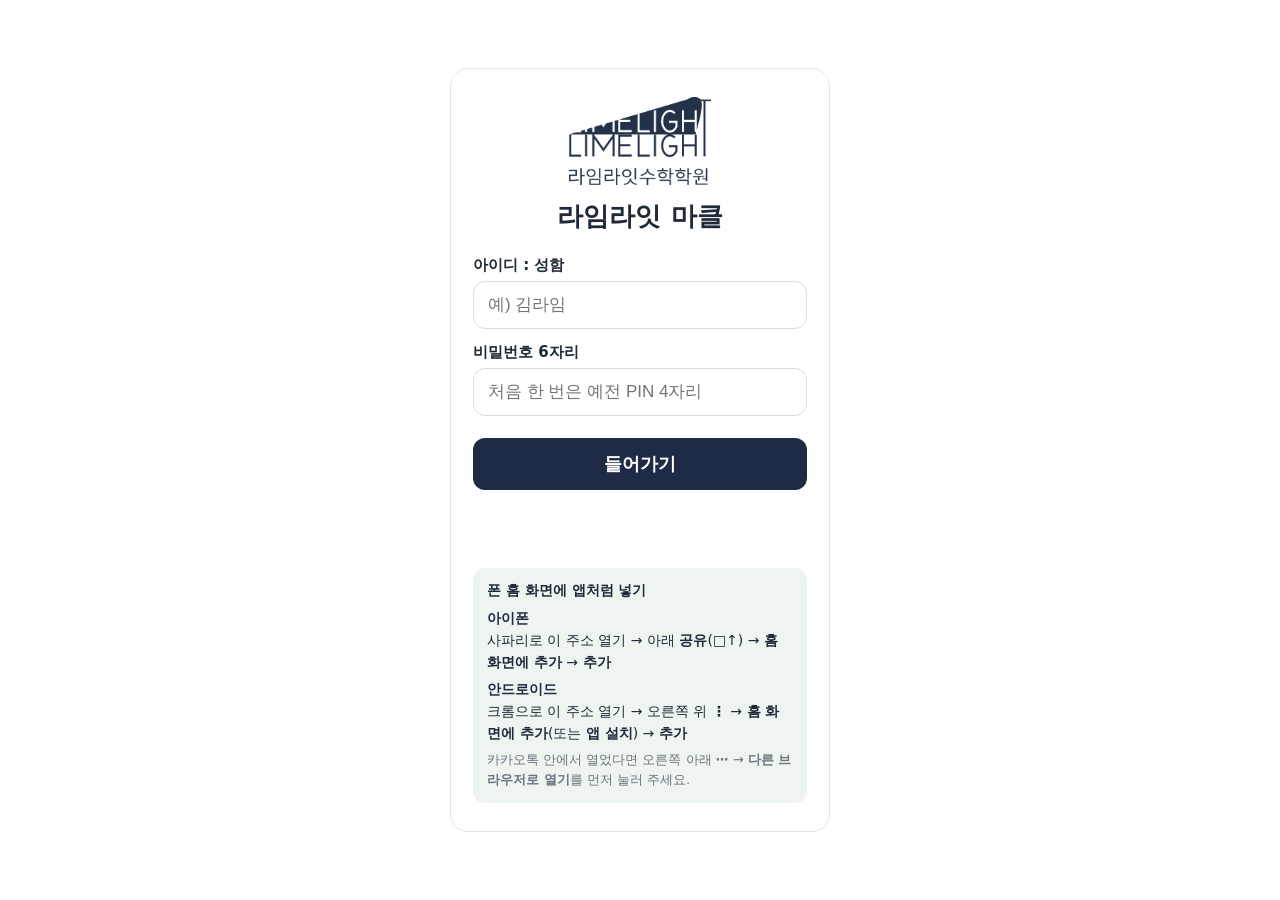
==== clinic/index.html @ 62d58566 "껍데기 갱신: 빠른 서버 표시 삭제·학부모 PWA 머리 고정" ====
<!doctype html> <html lang="ko"> <head> <meta charset="utf-8"> <meta name="viewport" content="width=device-width,initial-scale=1,maximum-scale=1,viewport-fit=cover"> <meta name="robots" content="noindex,nofollow"> <meta name="theme-color" content="#1f2a44"> <title>라임라잇 마클</title> <link rel="manifest" href="manifest.webmanifest"> <link rel="icon" href="../assets/icon-192.png?v=1022"> <link rel="apple-touch-icon" href="../assets/icon-192.png?v=1022"> <style>*{box-sizing:border-box}body,html{margin:0;min-height:100%}body{background:#fff;color:#1e2a38;font-family:Pretendard,-apple-system,"Apple SD Gothic Neo","Malgun Gothic",system-ui,sans-serif;display:flex;align-items:center;justify-content:center;min-height:100vh;padding:24px 16px}.box{width:100%;max-width:380px;background:#fff;border:1px solid #e4e8e5;border-radius:18px;padding:28px 22px}.logo{display:block;height:88px;width:auto;margin:0 auto 14px}h1{margin:0 0 22px;text-align:center;font-size:26px}label{display:block;font-weight:700;margin:14px 0 6px;font-size:15px}input{display:block;width:100%;height:48px;border:1px solid #d8ded9;border-radius:12px;padding:0 14px;font-size:17px;background:#fff;color:inherit}button{width:100%;height:52px;margin-top:22px;border:0;border-radius:12px;background:#1f2a44;color:#fff;font-size:18px;font-weight:800}button:disabled{opacity:.6}.err{margin-top:12px;color:#c62828;font-weight:700;text-align:center;min-height:1em}.wait{text-align:center;color:#6b7480;font-size:16px}#wait{border:0;background:0 0;max-width:none}#wait .logo{height:160px;margin-bottom:22px}.howto{margin-top:22px;background:#eef4f0;border-radius:12px;padding:12px 14px;font-size:14px;line-height:1.55;display:grid;gap:6px}.howto b{font-weight:800}.howto .os{display:block;font-weight:800;color:#1f2a44}.howto .tip{color:#6b7480;font-size:13px}.sub{text-align:center;color:#4b5563;font-size:15px;line-height:1.5;margin:-8px 0 6px}.rule{margin-top:10px;color:#6b7480;font-size:13.5px;line-height:1.5}.ok{margin-top:12px;color:#1f2a44;font-weight:700;text-align:center;min-height:1em}.link{display:block;width:auto;height:auto;margin:14px auto 0;padding:6px 10px;background:0 0;color:#1f2a44;font-size:15px;font-weight:700;text-decoration:underline}[hidden]{display:none!important}</style> </head> <body> <div class="box" id="wait"><img class="logo" src="../assets/logo.png?v=1022" alt="라임라잇"><div class="wait">불러오는 중…</div></div> <form class="box" id="f" hidden> <img class="logo" src="../assets/logo.png?v=1022" alt="라임라잇"> <h1>라임라잇 마클</h1> <label for="n">아이디 : 성함</label><input id="n" autocomplete="username" placeholder="예) 김라임"> <label for="p" id="pl">비밀번호 6자리</label><input id="p" type="password" inputmode="numeric" maxlength="6" autocomplete="current-password" placeholder="처음 한 번은 예전 PIN 4자리"> <button id="b" type="submit">들어가기</button> <div class="err" id="e"></div> <button class="link" id="q" type="button" hidden>비밀번호를 잊었어요 · 비밀번호 받기</button> <div class="ok" id="qm"></div> <div class="howto"> <b>폰 홈 화면에 앱처럼 넣기</b> <div><span class="os">아이폰</span>사파리로 이 주소 열기 → 아래 <b>공유</b>(□↑) → <b>홈 화면에 추가</b> → <b>추가</b></div> <div><span class="os">안드로이드</span>크롬으로 이 주소 열기 → 오른쪽 위 <b>⋮</b> → <b>홈 화면에 추가</b>(또는 <b>앱 설치</b>) → <b>추가</b></div> <div class="tip">카카오톡 안에서 열었다면 오른쪽 아래 <b>⋯</b> → <b>다른 브라우저로 열기</b>를 먼저 눌러 주세요.</div> </div> </form> <form class="box" id="c" hidden> <img class="logo" src="../assets/logo.png?v=1022" alt="라임라잇"> <h1>새 비밀번호 정하기</h1> <div class="sub"><b id="cn"></b> 선생님, 앞으로 쓸 비밀번호를 정해 주세요</div> <label for="c1">새 비밀번호 (숫자 6자리)</label><input id="c1" type="password" inputmode="numeric" maxlength="6" autocomplete="new-password"> <label for="c2">한 번 더</label><input id="c2" type="password" inputmode="numeric" maxlength="6" autocomplete="new-password"> <div class="rule">· 같은 숫자 반복(111111), 이어지는 숫자(123456·654321), 휴대폰 뒷자리가 들어간 번호는 쓸 수 없어요<br>· 다른 선생님과 겹치지 않게, 나만 아는 번호로</div> <button id="cb" type="submit">정하고 들어가기</button> <div class="err" id="ce"></div> </form> <script>(()=>{const t="https://script.google.com/macros/s/AKfycbxW5BKDfh3tuWTYDIaZILVPCZwRA4Vbsk0i09XN6-eEpJgauQjHp_hn5AP7x_xM2_Ra/exec",e="https://script.google.com/macros/s/AKfycbxABpF7B_6u3s9nYMYRYyld-pVcAnuJDAaamkFjrSK9kZf4rTAIVvuNOfaEUBw9AOfR/exec",n="https://limelight-fast-hrsvpdbbmq-du.a.run.app",o=!/^\{\{/.test(e)&&(/[?&]api=test\b/.test(location.search)||"#test"===location.hash),a=!o&&!/^\{\{/.test(n)&&(/[?&]api=fast\b/.test(location.search)||"#fast"===location.hash||!/[?&]api=gas\b/.test(location.search)&&"#gas"!==location.hash),i=o?e:a?n:t,r="clinic",s="mk_token",c="ll_code_"+r+(o?"_test":a?"_fast":""),l=localStorage,d=t=>document.getElementById(t),m=t=>{try{return l.getItem(t)}catch(t){return null}},p=(t,e)=>{try{l.setItem(t,e)}catch(t){}},h=t=>{try{l.removeItem(t)}catch(t){}};p("ll_code_key_"+r,c),o||a?p("ll_api_test",i):h("ll_api_test");{const o=m("api");o&&(o===t||e&&o===e||n&&o===n)&&p("api",i)}const f=async t=>{const e=async()=>(await fetch(i,{method:"POST",redirect:"follow",headers:{"Content-Type":"text/plain;charset=utf-8"},body:JSON.stringify(t)})).json();let n=await e();if(n&&"auth"===n.error&&t.t){await new Promise(t=>setTimeout(t,2500));try{n=await e()}catch(t){}}return n},w=t=>{const e=o?String(t).replace(/<body[^>]*>/i,t=>t+'<div style="position:fixed;left:0;bottom:0;z-index:2147483647;background:#c0392b;color:#fff;font:600 12px sans-serif;padding:3px 9px;border-top-right-radius:6px;pointer-events:none">시험용 서버</div>'):t,n=()=>{document.open(),document.write(e),document.close()};"loading"===document.readyState?document.addEventListener("DOMContentLoaded",()=>setTimeout(n,0)):n()},u={login:"성함 또는 비밀번호가 맞지 않습니다",locked:"여러 번 틀려서 15분 동안 잠겼습니다",role:"조교 선생님 전용 앱입니다. 선생님은 선생님 앱으로 들어가 주세요",pw6:"숫자 6자리로 적어 주세요",pwsame:"같은 숫자만 반복할 수 없습니다",pwseq:"이어지는 숫자(123456 등)는 쓸 수 없습니다",pwphone:"휴대폰 번호 뒷자리가 들어가면 안 됩니다",pwold:"지금 비밀번호와 다르게 정해 주세요",expired:"시간이 지났습니다. 처음부터 다시 로그인해 주세요",limit:"오늘은 3번까지 받을 수 있습니다. 원장님께 알려 주세요",nophone:"등록된 휴대폰 번호가 없습니다. 원장님께 알려 주세요",send:"보내지 못했습니다. 잠시 뒤 다시 해 주세요",nohook:"아직 준비 중입니다. 원장님께 알려 주세요"},x=t=>{d("wait").hidden=!0,d("c").hidden=!0,d("f").hidden=!1,d("e").textContent=t||"",f({a:"pwinfo"}).then(t=>{d("q").hidden=!(t&&t.hookReady),t&&!1===t.oldPin&&(d("pl").textContent="비밀번호(6자리)",d("p").placeholder="",d("q").textContent="처음이면 · 비밀번호 받기")}).catch(()=>{})},g=async t=>{const e=await f({a:"code",app:r,t:t});if(!e.ok)throw new Error(e.error||"fail");return p(c,e.html),p(c+"_v",e.ver),h(c+"_stale"),e.html},b=async t=>{p(s,t.token),t.html&&(p(c,t.html),p(c+"_v",t.ver),h(c+"_stale")),t.clinic&&t.clinic.ok&&(p("mk_data",JSON.stringify(t.clinic)),p("mk_data_at",String(Date.now()))),t.boot&&t.boot.ok&&p("boot",JSON.stringify(t.boot)),w(t.html||await g(t.token))};let y=null;if(d("f").onsubmit=async t=>{t.preventDefault();const e=d("n").value.trim(),n=d("p").value.trim();if(e&&n){d("b").disabled=!0,d("b").textContent="들어가는 중…",d("e").textContent="",d("qm").textContent="";try{const t=await f({a:"login",name:e,pin:n,app:r,with:r,withCode:1,pw2:1});if(!t.ok&&"change"===t.error)return d("p").value="",void(t=>{y={name:t.name,ctok:t.ctok},d("f").hidden=!0,d("c").hidden=!1,d("cn").textContent=t.name,d("c1").value="",d("c2").value="",d("ce").textContent="",d("c1").focus()})(t);if(!t.ok)throw new Error(t.error||"fail");await b(t)}catch(t){d("e").textContent=u[t.message]||"연결하지 못했습니다. 잠시 뒤 다시 해 주세요"}finally{d("b").disabled=!1,d("b").textContent="들어가기"}}else d("e").textContent="성함과 비밀번호를 적어 주세요"},d("c").onsubmit=async t=>{t.preventDefault();const e=d("c1").value.trim(),n=d("c2").value.trim();if(/^\d{6}$/.test(e))if(e===n){d("cb").disabled=!0,d("cb").textContent="저장하는 중…",d("ce").textContent="";try{const t=await f({a:"setpw",name:y.name,ctok:y.ctok,pw:e,app:r,with:r,withCode:1,pw2:1});if(!t.ok)throw new Error(t.error||"fail");await b(t)}catch(t){"expired"===t.message||"role"===t.message?x(u[t.message]):d("ce").textContent=u[t.message]||"연결하지 못했습니다. 잠시 뒤 다시 해 주세요"}finally{d("cb").disabled=!1,d("cb").textContent="정하고 들어가기"}}else d("ce").textContent="두 번 적은 비밀번호가 다릅니다";else d("ce").textContent=u.pw6},d("q").onclick=async()=>{const t=d("n").value.trim();if(t){if(confirm(t+" 선생님 휴대폰으로 임시 비밀번호(30분)를 알림톡으로 보낼까요?")){d("q").disabled=!0,d("e").textContent="",d("qm").textContent="보내는 중…";try{const e=await f({a:"pwreq",name:t});if(!e.ok)throw new Error(e.error||"fail");d("qm").textContent="등록된 휴대폰으로 보냈습니다. 받은 6자리로 들어오면 새 비밀번호를 정합니다"}catch(t){d("qm").textContent="",d("e").textContent=u[t.message]||"연결하지 못했습니다. 잠시 뒤 다시 해 주세요"}d("q").disabled=!1}}else d("e").textContent="성함을 먼저 적어 주세요"},(async()=>{const t=m(s),e=m(c);if(t&&e&&!m(c+"_stale"))return w(e);if(!t)return x();try{w(await g(t))}catch(t){"auth"===t.message||"role"===t.message?(h(s),h(c),h(c+"_v"),h(c+"_stale"),x("role"===t.message?u.role:"다시 로그인해 주세요")):e?w(e):x("연결하지 못했습니다. 잠시 뒤 다시 해 주세요")}})(),"serviceWorker"in navigator)try{navigator.serviceWorker.register("sw.js")}catch(t){}})()</script> </body> </html>
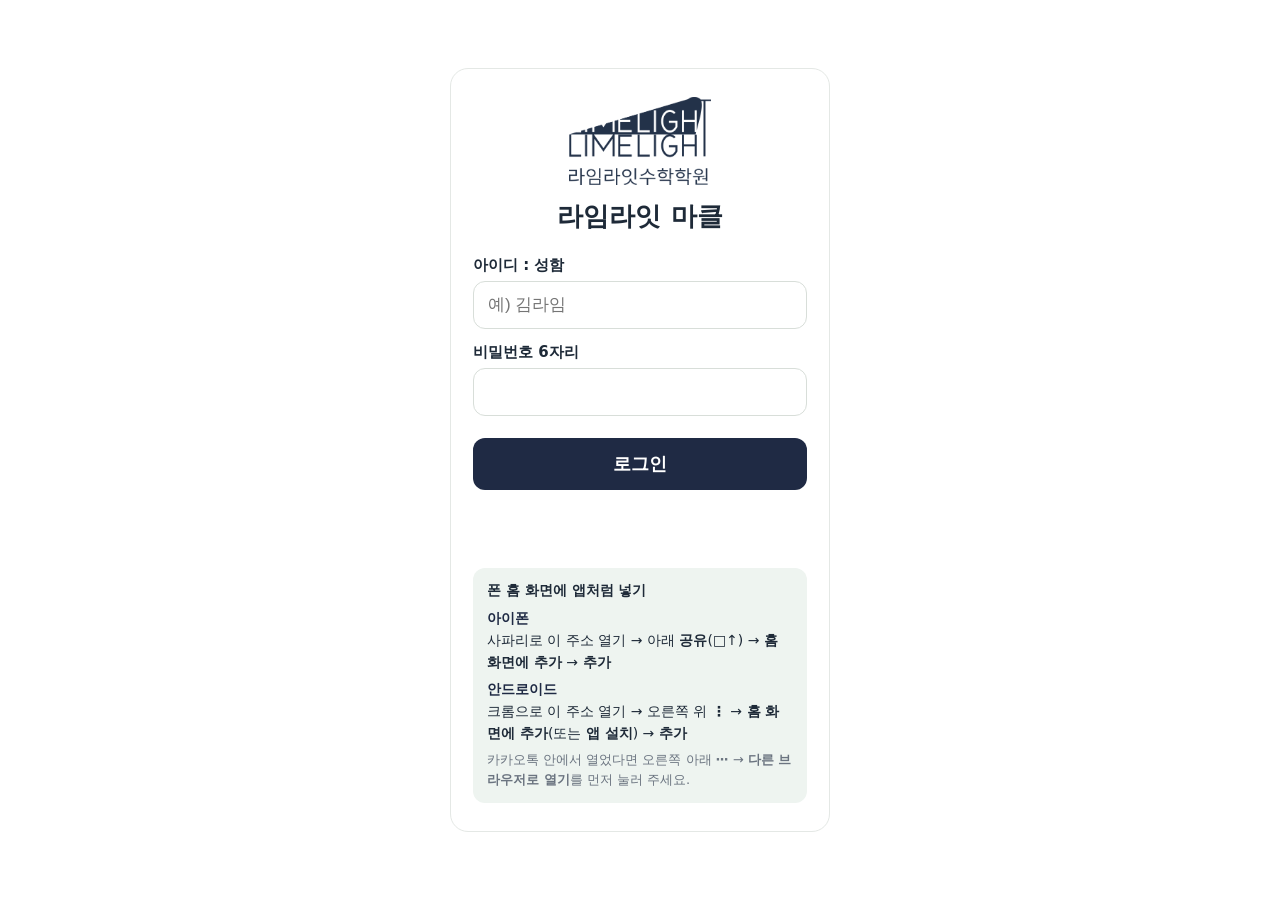
==== commit f6ad7c58: "껍데기: 선생님 앱 '직원용'·'로그인'·'초기 비밀번호 생성'" ====
--- a/clinic/index.html
+++ b/clinic/index.html
@@ -1 +1 @@
-<!doctype html> <html lang="ko"> <head> <meta charset="utf-8"> <meta name="viewport" content="width=device-width,initial-scale=1,maximum-scale=1,viewport-fit=cover"> <meta name="robots" content="noindex,nofollow"> <meta name="theme-color" content="#1f2a44"> <title>라임라잇 마클</title> <link rel="manifest" href="manifest.webmanifest"> <link rel="icon" href="../assets/icon-192.png?v=1022"> <link rel="apple-touch-icon" href="../assets/icon-192.png?v=1022"> <style>*{box-sizing:border-box}body,html{margin:0;min-height:100%}body{background:#fff;color:#1e2a38;font-family:Pretendard,-apple-system,"Apple SD Gothic Neo","Malgun Gothic",system-ui,sans-serif;display:flex;align-items:center;justify-content:center;min-height:100vh;padding:24px 16px}.box{width:100%;max-width:380px;background:#fff;border:1px solid #e4e8e5;border-radius:18px;padding:28px 22px}.logo{display:block;height:88px;width:auto;margin:0 auto 14px}h1{margin:0 0 22px;text-align:center;font-size:26px}label{display:block;font-weight:700;margin:14px 0 6px;font-size:15px}input{display:block;width:100%;height:48px;border:1px solid #d8ded9;border-radius:12px;padding:0 14px;font-size:17px;background:#fff;color:inherit}button{width:100%;height:52px;margin-top:22px;border:0;border-radius:12px;background:#1f2a44;color:#fff;font-size:18px;font-weight:800}button:disabled{opacity:.6}.err{margin-top:12px;color:#c62828;font-weight:700;text-align:center;min-height:1em}.wait{text-align:center;color:#6b7480;font-size:16px}#wait{border:0;background:0 0;max-width:none}#wait .logo{height:160px;margin-bottom:22px}.howto{margin-top:22px;background:#eef4f0;border-radius:12px;padding:12px 14px;font-size:14px;line-height:1.55;display:grid;gap:6px}.howto b{font-weight:800}.howto .os{display:block;font-weight:800;color:#1f2a44}.howto .tip{color:#6b7480;font-size:13px}.sub{text-align:center;color:#4b5563;font-size:15px;line-height:1.5;margin:-8px 0 6px}.rule{margin-top:10px;color:#6b7480;font-size:13.5px;line-height:1.5}.ok{margin-top:12px;color:#1f2a44;font-weight:700;text-align:center;min-height:1em}.link{display:block;width:auto;height:auto;margin:14px auto 0;padding:6px 10px;background:0 0;color:#1f2a44;font-size:15px;font-weight:700;text-decoration:underline}[hidden]{display:none!important}</style> </head> <body> <div class="box" id="wait"><img class="logo" src="../assets/logo.png?v=1022" alt="라임라잇"><div class="wait">불러오는 중…</div></div> <form class="box" id="f" hidden> <img class="logo" src="../assets/logo.png?v=1022" alt="라임라잇"> <h1>라임라잇 마클</h1> <label for="n">아이디 : 성함</label><input id="n" autocomplete="username" placeholder="예) 김라임"> <label for="p" id="pl">비밀번호 6자리</label><input id="p" type="password" inputmode="numeric" maxlength="6" autocomplete="current-password" placeholder="처음 한 번은 예전 PIN 4자리"> <button id="b" type="submit">들어가기</button> <div class="err" id="e"></div> <button class="link" id="q" type="button" hidden>비밀번호를 잊었어요 · 비밀번호 받기</button> <div class="ok" id="qm"></div> <div class="howto"> <b>폰 홈 화면에 앱처럼 넣기</b> <div><span class="os">아이폰</span>사파리로 이 주소 열기 → 아래 <b>공유</b>(□↑) → <b>홈 화면에 추가</b> → <b>추가</b></div> <div><span class="os">안드로이드</span>크롬으로 이 주소 열기 → 오른쪽 위 <b>⋮</b> → <b>홈 화면에 추가</b>(또는 <b>앱 설치</b>) → <b>추가</b></div> <div class="tip">카카오톡 안에서 열었다면 오른쪽 아래 <b>⋯</b> → <b>다른 브라우저로 열기</b>를 먼저 눌러 주세요.</div> </div> </form> <form class="box" id="c" hidden> <img class="logo" src="../assets/logo.png?v=1022" alt="라임라잇"> <h1>새 비밀번호 정하기</h1> <div class="sub"><b id="cn"></b> 선생님, 앞으로 쓸 비밀번호를 정해 주세요</div> <label for="c1">새 비밀번호 (숫자 6자리)</label><input id="c1" type="password" inputmode="numeric" maxlength="6" autocomplete="new-password"> <label for="c2">한 번 더</label><input id="c2" type="password" inputmode="numeric" maxlength="6" autocomplete="new-password"> <div class="rule">· 같은 숫자 반복(111111), 이어지는 숫자(123456·654321), 휴대폰 뒷자리가 들어간 번호는 쓸 수 없어요<br>· 다른 선생님과 겹치지 않게, 나만 아는 번호로</div> <button id="cb" type="submit">정하고 들어가기</button> <div class="err" id="ce"></div> </form> <script>(()=>{const t="https://script.google.com/macros/s/AKfycbxW5BKDfh3tuWTYDIaZILVPCZwRA4Vbsk0i09XN6-eEpJgauQjHp_hn5AP7x_xM2_Ra/exec",e="https://script.google.com/macros/s/AKfycbxABpF7B_6u3s9nYMYRYyld-pVcAnuJDAaamkFjrSK9kZf4rTAIVvuNOfaEUBw9AOfR/exec",n="https://limelight-fast-hrsvpdbbmq-du.a.run.app",o=!/^\{\{/.test(e)&&(/[?&]api=test\b/.test(location.search)||"#test"===location.hash),a=!o&&!/^\{\{/.test(n)&&(/[?&]api=fast\b/.test(location.search)||"#fast"===location.hash||!/[?&]api=gas\b/.test(location.search)&&"#gas"!==location.hash),i=o?e:a?n:t,r="clinic",s="mk_token",c="ll_code_"+r+(o?"_test":a?"_fast":""),l=localStorage,d=t=>document.getElementById(t),m=t=>{try{return l.getItem(t)}catch(t){return null}},p=(t,e)=>{try{l.setItem(t,e)}catch(t){}},h=t=>{try{l.removeItem(t)}catch(t){}};p("ll_code_key_"+r,c),o||a?p("ll_api_test",i):h("ll_api_test");{const o=m("api");o&&(o===t||e&&o===e||n&&o===n)&&p("api",i)}const f=async t=>{const e=async()=>(await fetch(i,{method:"POST",redirect:"follow",headers:{"Content-Type":"text/plain;charset=utf-8"},body:JSON.stringify(t)})).json();let n=await e();if(n&&"auth"===n.error&&t.t){await new Promise(t=>setTimeout(t,2500));try{n=await e()}catch(t){}}return n},w=t=>{const e=o?String(t).replace(/<body[^>]*>/i,t=>t+'<div style="position:fixed;left:0;bottom:0;z-index:2147483647;background:#c0392b;color:#fff;font:600 12px sans-serif;padding:3px 9px;border-top-right-radius:6px;pointer-events:none">시험용 서버</div>'):t,n=()=>{document.open(),document.write(e),document.close()};"loading"===document.readyState?document.addEventListener("DOMContentLoaded",()=>setTimeout(n,0)):n()},u={login:"성함 또는 비밀번호가 맞지 않습니다",locked:"여러 번 틀려서 15분 동안 잠겼습니다",role:"조교 선생님 전용 앱입니다. 선생님은 선생님 앱으로 들어가 주세요",pw6:"숫자 6자리로 적어 주세요",pwsame:"같은 숫자만 반복할 수 없습니다",pwseq:"이어지는 숫자(123456 등)는 쓸 수 없습니다",pwphone:"휴대폰 번호 뒷자리가 들어가면 안 됩니다",pwold:"지금 비밀번호와 다르게 정해 주세요",expired:"시간이 지났습니다. 처음부터 다시 로그인해 주세요",limit:"오늘은 3번까지 받을 수 있습니다. 원장님께 알려 주세요",nophone:"등록된 휴대폰 번호가 없습니다. 원장님께 알려 주세요",send:"보내지 못했습니다. 잠시 뒤 다시 해 주세요",nohook:"아직 준비 중입니다. 원장님께 알려 주세요"},x=t=>{d("wait").hidden=!0,d("c").hidden=!0,d("f").hidden=!1,d("e").textContent=t||"",f({a:"pwinfo"}).then(t=>{d("q").hidden=!(t&&t.hookReady),t&&!1===t.oldPin&&(d("pl").textContent="비밀번호(6자리)",d("p").placeholder="",d("q").textContent="처음이면 · 비밀번호 받기")}).catch(()=>{})},g=async t=>{const e=await f({a:"code",app:r,t:t});if(!e.ok)throw new Error(e.error||"fail");return p(c,e.html),p(c+"_v",e.ver),h(c+"_stale"),e.html},b=async t=>{p(s,t.token),t.html&&(p(c,t.html),p(c+"_v",t.ver),h(c+"_stale")),t.clinic&&t.clinic.ok&&(p("mk_data",JSON.stringify(t.clinic)),p("mk_data_at",String(Date.now()))),t.boot&&t.boot.ok&&p("boot",JSON.stringify(t.boot)),w(t.html||await g(t.token))};let y=null;if(d("f").onsubmit=async t=>{t.preventDefault();const e=d("n").value.trim(),n=d("p").value.trim();if(e&&n){d("b").disabled=!0,d("b").textContent="들어가는 중…",d("e").textContent="",d("qm").textContent="";try{const t=await f({a:"login",name:e,pin:n,app:r,with:r,withCode:1,pw2:1});if(!t.ok&&"change"===t.error)return d("p").value="",void(t=>{y={name:t.name,ctok:t.ctok},d("f").hidden=!0,d("c").hidden=!1,d("cn").textContent=t.name,d("c1").value="",d("c2").value="",d("ce").textContent="",d("c1").focus()})(t);if(!t.ok)throw new Error(t.error||"fail");await b(t)}catch(t){d("e").textContent=u[t.message]||"연결하지 못했습니다. 잠시 뒤 다시 해 주세요"}finally{d("b").disabled=!1,d("b").textContent="들어가기"}}else d("e").textContent="성함과 비밀번호를 적어 주세요"},d("c").onsubmit=async t=>{t.preventDefault();const e=d("c1").value.trim(),n=d("c2").value.trim();if(/^\d{6}$/.test(e))if(e===n){d("cb").disabled=!0,d("cb").textContent="저장하는 중…",d("ce").textContent="";try{const t=await f({a:"setpw",name:y.name,ctok:y.ctok,pw:e,app:r,with:r,withCode:1,pw2:1});if(!t.ok)throw new Error(t.error||"fail");await b(t)}catch(t){"expired"===t.message||"role"===t.message?x(u[t.message]):d("ce").textContent=u[t.message]||"연결하지 못했습니다. 잠시 뒤 다시 해 주세요"}finally{d("cb").disabled=!1,d("cb").textContent="정하고 들어가기"}}else d("ce").textContent="두 번 적은 비밀번호가 다릅니다";else d("ce").textContent=u.pw6},d("q").onclick=async()=>{const t=d("n").value.trim();if(t){if(confirm(t+" 선생님 휴대폰으로 임시 비밀번호(30분)를 알림톡으로 보낼까요?")){d("q").disabled=!0,d("e").textContent="",d("qm").textContent="보내는 중…";try{const e=await f({a:"pwreq",name:t});if(!e.ok)throw new Error(e.error||"fail");d("qm").textContent="등록된 휴대폰으로 보냈습니다. 받은 6자리로 들어오면 새 비밀번호를 정합니다"}catch(t){d("qm").textContent="",d("e").textContent=u[t.message]||"연결하지 못했습니다. 잠시 뒤 다시 해 주세요"}d("q").disabled=!1}}else d("e").textContent="성함을 먼저 적어 주세요"},(async()=>{const t=m(s),e=m(c);if(t&&e&&!m(c+"_stale"))return w(e);if(!t)return x();try{w(await g(t))}catch(t){"auth"===t.message||"role"===t.message?(h(s),h(c),h(c+"_v"),h(c+"_stale"),x("role"===t.message?u.role:"다시 로그인해 주세요")):e?w(e):x("연결하지 못했습니다. 잠시 뒤 다시 해 주세요")}})(),"serviceWorker"in navigator)try{navigator.serviceWorker.register("sw.js")}catch(t){}})()</script> </body> </html> +<!doctype html> <html lang="ko"> <head> <meta charset="utf-8"> <meta name="viewport" content="width=device-width,initial-scale=1,maximum-scale=1,viewport-fit=cover"> <meta name="robots" content="noindex,nofollow"> <meta name="theme-color" content="#1f2a44"> <title>라임라잇 마클</title> <link rel="manifest" href="manifest.webmanifest"> <link rel="icon" href="../assets/icon-clinic-192.png?v=1031"> <link rel="apple-touch-icon" href="../assets/icon-clinic-180.png?v=1031"> <style>*{box-sizing:border-box}body,html{margin:0;min-height:100%}body{background:#fff;color:#1e2a38;font-family:Pretendard,-apple-system,"Apple SD Gothic Neo","Malgun Gothic",system-ui,sans-serif;display:flex;align-items:center;justify-content:center;min-height:100vh;padding:24px 16px}.box{width:100%;max-width:380px;background:#fff;border:1px solid #e4e8e5;border-radius:18px;padding:28px 22px}.logo{display:block;height:88px;width:auto;margin:0 auto 14px}h1{margin:0 0 22px;text-align:center;font-size:26px}label{display:block;font-weight:700;margin:14px 0 6px;font-size:15px}input{display:block;width:100%;height:48px;border:1px solid #d8ded9;border-radius:12px;padding:0 14px;font-size:17px;background:#fff;color:inherit}button{width:100%;height:52px;margin-top:22px;border:0;border-radius:12px;background:#1f2a44;color:#fff;font-size:18px;font-weight:800}button:disabled{opacity:.6}.err{margin-top:12px;color:#c62828;font-weight:700;text-align:center;min-height:1em}.wait{text-align:center;color:#6b7480;font-size:16px}#wait{border:0;background:0 0;max-width:none}#wait .logo{height:160px;margin-bottom:22px}.howto{margin-top:22px;background:#eef4f0;border-radius:12px;padding:12px 14px;font-size:14px;line-height:1.55;display:grid;gap:6px}.howto b{font-weight:800}.howto .os{display:block;font-weight:800;color:#1f2a44}.howto .tip{color:#6b7480;font-size:13px}.sub{text-align:center;color:#4b5563;font-size:15px;line-height:1.5;margin:-8px 0 6px}.rule{margin-top:10px;color:#6b7480;font-size:13.5px;line-height:1.5}.ok{margin-top:12px;color:#1f2a44;font-weight:700;text-align:center;min-height:1em}.link{display:block;width:auto;height:auto;margin:14px auto 0;padding:6px 10px;background:0 0;color:#1f2a44;font-size:15px;font-weight:700;text-decoration:underline}[hidden]{display:none!important}</style> </head> <body> <div class="box" id="wait"><img class="logo" src="../assets/logo.png?v=1022" alt="라임라잇"><div class="wait">불러오는 중…</div></div> <form class="box" id="f" hidden> <img class="logo" src="../assets/logo.png?v=1022" alt="라임라잇"> <h1>라임라잇 마클</h1> <label for="n">아이디 : 성함</label><input id="n" autocomplete="username" placeholder="예) 김라임"> <label for="p" id="pl">비밀번호 6자리</label><input id="p" type="password" inputmode="numeric" maxlength="6" autocomplete="current-password"> <button id="b" type="submit">로그인</button> <div class="err" id="e"></div> <button class="link" id="q" type="button" hidden>초기 비밀번호 생성</button> <div class="ok" id="qm"></div> <div class="howto"> <b>폰 홈 화면에 앱처럼 넣기</b> <div><span class="os">아이폰</span>사파리로 이 주소 열기 → 아래 <b>공유</b>(□↑) → <b>홈 화면에 추가</b> → <b>추가</b></div> <div><span class="os">안드로이드</span>크롬으로 이 주소 열기 → 오른쪽 위 <b>⋮</b> → <b>홈 화면에 추가</b>(또는 <b>앱 설치</b>) → <b>추가</b></div> <div class="tip">카카오톡 안에서 열었다면 오른쪽 아래 <b>⋯</b> → <b>다른 브라우저로 열기</b>를 먼저 눌러 주세요.</div> </div> </form> <form class="box" id="c" hidden> <img class="logo" src="../assets/logo.png?v=1022" alt="라임라잇"> <h1>새 비밀번호 정하기</h1> <div class="sub"><b id="cn"></b> 선생님, 앞으로 쓸 비밀번호를 정해 주세요</div> <label for="c1">새 비밀번호 (숫자 6자리)</label><input id="c1" type="password" inputmode="numeric" maxlength="6" autocomplete="new-password"> <label for="c2">한 번 더</label><input id="c2" type="password" inputmode="numeric" maxlength="6" autocomplete="new-password"> <div class="rule">· 같은 숫자 반복(111111), 이어지는 숫자(123456·654321), 휴대폰 뒷자리가 들어간 번호는 쓸 수 없어요<br>· 다른 선생님과 겹치지 않게, 나만 아는 번호로</div> <button id="cb" type="submit">정하고 로그인</button> <div class="err" id="ce"></div> </form> <script>(()=>{const t="https://script.google.com/macros/s/AKfycbxW5BKDfh3tuWTYDIaZILVPCZwRA4Vbsk0i09XN6-eEpJgauQjHp_hn5AP7x_xM2_Ra/exec",e="https://script.google.com/macros/s/AKfycbxABpF7B_6u3s9nYMYRYyld-pVcAnuJDAaamkFjrSK9kZf4rTAIVvuNOfaEUBw9AOfR/exec",n="https://limelight-fast-hrsvpdbbmq-du.a.run.app",o=!/^\{\{/.test(e)&&(/[?&]api=test\b/.test(location.search)||"#test"===location.hash),a=!o&&!/^\{\{/.test(n)&&(/[?&]api=fast\b/.test(location.search)||"#fast"===location.hash||!/[?&]api=gas\b/.test(location.search)&&"#gas"!==location.hash),i=o?e:a?n:t,r="clinic",s="mk_token",c="ll_code_"+r+(o?"_test":a?"_fast":""),l=localStorage,d=t=>document.getElementById(t),m=t=>{try{return l.getItem(t)}catch(t){return null}},p=(t,e)=>{try{l.setItem(t,e)}catch(t){}},h=t=>{try{l.removeItem(t)}catch(t){}};p("ll_code_key_"+r,c),o||a?p("ll_api_test",i):h("ll_api_test");{const o=m("api");o&&(o===t||e&&o===e||n&&o===n)&&p("api",i)}const f=async t=>{const e=async()=>(await fetch(i,{method:"POST",redirect:"follow",headers:{"Content-Type":"text/plain;charset=utf-8"},body:JSON.stringify(t)})).json();let n=await e();if(n&&"auth"===n.error&&t.t){await new Promise(t=>setTimeout(t,2500));try{n=await e()}catch(t){}}return n},w=t=>{const e=o?String(t).replace(/<body[^>]*>/i,t=>t+'<div style="position:fixed;left:0;bottom:0;z-index:2147483647;background:#c0392b;color:#fff;font:600 12px sans-serif;padding:3px 9px;border-top-right-radius:6px;pointer-events:none">시험용 서버</div>'):t,n=()=>{document.open(),document.write(e),document.close()};"loading"===document.readyState?document.addEventListener("DOMContentLoaded",()=>setTimeout(n,0)):n()},u={login:"성함 또는 비밀번호가 맞지 않습니다",locked:"여러 번 틀려서 15분 동안 잠겼습니다",role:"조교 선생님 전용 앱입니다. 선생님은 선생님 앱으로 들어가 주세요",pw6:"숫자 6자리로 적어 주세요",pwsame:"같은 숫자만 반복할 수 없습니다",pwseq:"이어지는 숫자(123456 등)는 쓸 수 없습니다",pwphone:"휴대폰 번호 뒷자리가 들어가면 안 됩니다",pwold:"지금 비밀번호와 다르게 정해 주세요",expired:"시간이 지났습니다. 처음부터 다시 로그인해 주세요",limit:"오늘은 3번까지 받을 수 있습니다. 원장님께 알려 주세요",nophone:"등록된 휴대폰 번호가 없습니다. 원장님께 알려 주세요",send:"보내지 못했습니다. 잠시 뒤 다시 해 주세요",nohook:"아직 준비 중입니다. 원장님께 알려 주세요"},x=t=>{d("wait").hidden=!0,d("c").hidden=!0,d("f").hidden=!1,d("e").textContent=t||"",f({a:"pwinfo"}).then(t=>{d("q").hidden=!(t&&t.hookReady),t&&!1===t.oldPin&&(d("pl").textContent="비밀번호(6자리)",d("p").placeholder="",d("q").textContent="초기 비밀번호 생성")}).catch(()=>{})},g=async t=>{const e=await f({a:"code",app:r,t:t});if(!e.ok)throw new Error(e.error||"fail");return p(c,e.html),p(c+"_v",e.ver),h(c+"_stale"),e.html},b=async t=>{p(s,t.token),t.html&&(p(c,t.html),p(c+"_v",t.ver),h(c+"_stale")),t.clinic&&t.clinic.ok&&(p("mk_data",JSON.stringify(t.clinic)),p("mk_data_at",String(Date.now()))),t.boot&&t.boot.ok&&p("boot",JSON.stringify(t.boot)),w(t.html||await g(t.token))};let y=null;if(d("f").onsubmit=async t=>{t.preventDefault();const e=d("n").value.trim(),n=d("p").value.trim();if(e&&n){d("b").disabled=!0,d("b").textContent="들어가는 중…",d("e").textContent="",d("qm").textContent="";try{const t=await f({a:"login",name:e,pin:n,app:r,with:r,withCode:1,pw2:1});if(!t.ok&&"change"===t.error)return d("p").value="",void(t=>{y={name:t.name,ctok:t.ctok},d("f").hidden=!0,d("c").hidden=!1,d("cn").textContent=t.name,d("c1").value="",d("c2").value="",d("ce").textContent="",d("c1").focus()})(t);if(!t.ok)throw new Error(t.error||"fail");await b(t)}catch(t){d("e").textContent=u[t.message]||"연결하지 못했습니다. 잠시 뒤 다시 해 주세요"}finally{d("b").disabled=!1,d("b").textContent="로그인"}}else d("e").textContent="성함과 비밀번호를 적어 주세요"},d("c").onsubmit=async t=>{t.preventDefault();const e=d("c1").value.trim(),n=d("c2").value.trim();if(/^\d{6}$/.test(e))if(e===n){d("cb").disabled=!0,d("cb").textContent="저장하는 중…",d("ce").textContent="";try{const t=await f({a:"setpw",name:y.name,ctok:y.ctok,pw:e,app:r,with:r,withCode:1,pw2:1});if(!t.ok)throw new Error(t.error||"fail");await b(t)}catch(t){"expired"===t.message||"role"===t.message?x(u[t.message]):d("ce").textContent=u[t.message]||"연결하지 못했습니다. 잠시 뒤 다시 해 주세요"}finally{d("cb").disabled=!1,d("cb").textContent="정하고 로그인"}}else d("ce").textContent="두 번 적은 비밀번호가 다릅니다";else d("ce").textContent=u.pw6},d("q").onclick=async()=>{const t=d("n").value.trim();if(t){if(confirm(t+" 선생님 휴대폰으로 임시 비밀번호(30분)를 알림톡으로 보낼까요?")){d("q").disabled=!0,d("e").textContent="",d("qm").textContent="보내는 중…";try{const e=await f({a:"pwreq",name:t});if(!e.ok)throw new Error(e.error||"fail");d("qm").textContent="등록된 휴대폰으로 보냈습니다. 받은 6자리로 들어오면 새 비밀번호를 정합니다"}catch(t){d("qm").textContent="",d("e").textContent=u[t.message]||"연결하지 못했습니다. 잠시 뒤 다시 해 주세요"}d("q").disabled=!1}}else d("e").textContent="성함을 먼저 적어 주세요"},(async()=>{const t=m(s),e=m(c);if(t&&e&&!m(c+"_stale"))return w(e);if(!t)return x();try{w(await g(t))}catch(t){"auth"===t.message||"role"===t.message?(h(s),h(c),h(c+"_v"),h(c+"_stale"),x("role"===t.message?u.role:"다시 로그인해 주세요")):e?w(e):x("연결하지 못했습니다. 잠시 뒤 다시 해 주세요")}})(),"serviceWorker"in navigator)try{navigator.serviceWorker.register("sw.js")}catch(t){}})()</script> </body> </html> 
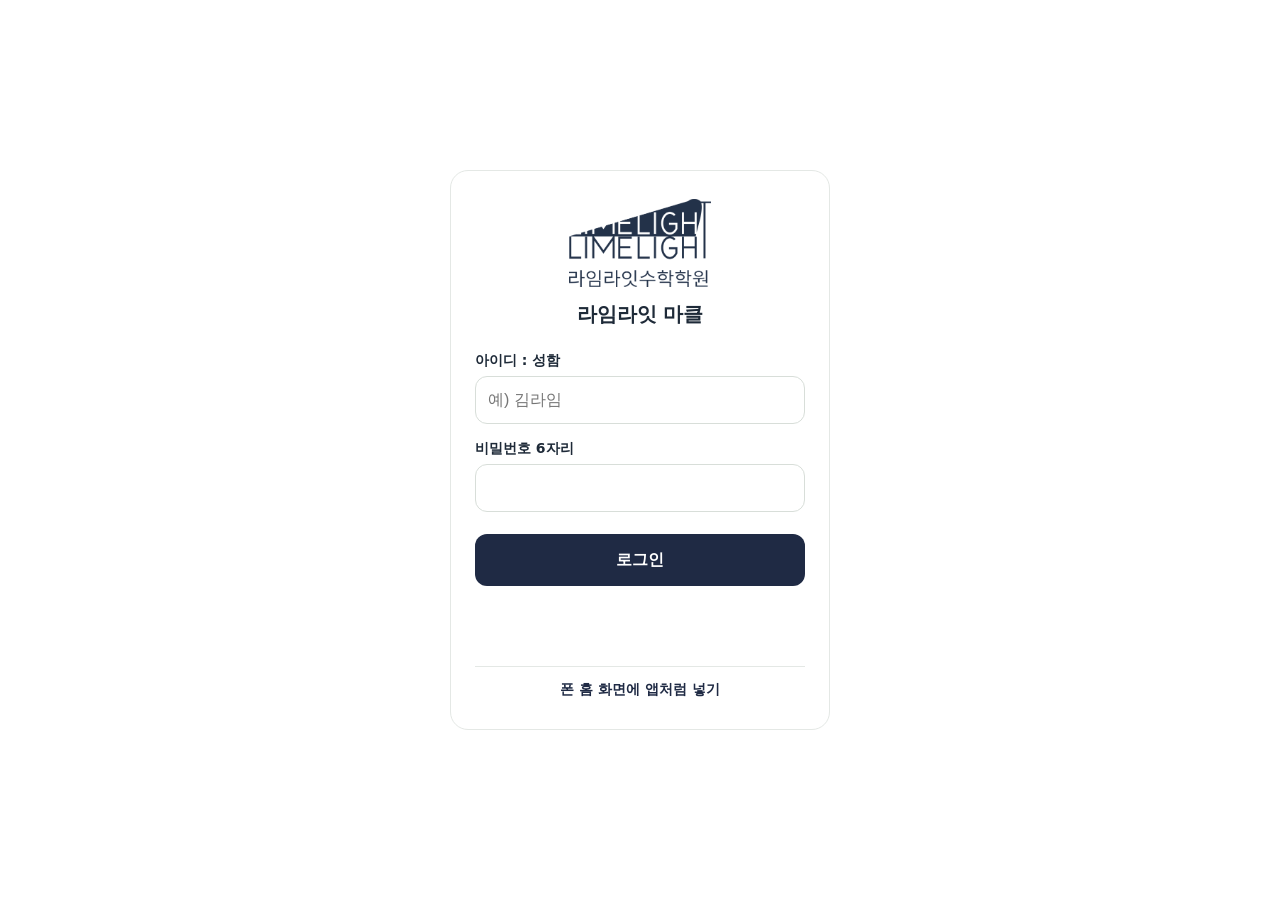
==== commit 83b2a13e: "선생님 앱 PC 전체 다듬기 빌드 (킴쌤 10/31 19:35)" ====
--- a/clinic/index.html
+++ b/clinic/index.html
@@ -1 +1 @@
-<!doctype html> <html lang="ko"> <head> <meta charset="utf-8"> <meta name="viewport" content="width=device-width,initial-scale=1,maximum-scale=1,viewport-fit=cover"> <meta name="robots" content="noindex,nofollow"> <meta name="theme-color" content="#1f2a44"> <title>라임라잇 마클</title> <link rel="manifest" href="manifest.webmanifest"> <link rel="icon" href="../assets/icon-clinic-192.png?v=1031"> <link rel="apple-touch-icon" href="../assets/icon-clinic-180.png?v=1031"> <style>*{box-sizing:border-box}body,html{margin:0;min-height:100%}body{background:#fff;color:#1e2a38;font-family:Pretendard,-apple-system,"Apple SD Gothic Neo","Malgun Gothic",system-ui,sans-serif;display:flex;align-items:center;justify-content:center;min-height:100vh;padding:24px 16px}.box{width:100%;max-width:380px;background:#fff;border:1px solid #e4e8e5;border-radius:18px;padding:28px 22px}.logo{display:block;height:88px;width:auto;margin:0 auto 14px}h1{margin:0 0 22px;text-align:center;font-size:26px}label{display:block;font-weight:700;margin:14px 0 6px;font-size:15px}input{display:block;width:100%;height:48px;border:1px solid #d8ded9;border-radius:12px;padding:0 14px;font-size:17px;background:#fff;color:inherit}button{width:100%;height:52px;margin-top:22px;border:0;border-radius:12px;background:#1f2a44;color:#fff;font-size:18px;font-weight:800}button:disabled{opacity:.6}.err{margin-top:12px;color:#c62828;font-weight:700;text-align:center;min-height:1em}.wait{text-align:center;color:#6b7480;font-size:16px}#wait{border:0;background:0 0;max-width:none}#wait .logo{height:160px;margin-bottom:22px}.howto{margin-top:22px;background:#eef4f0;border-radius:12px;padding:12px 14px;font-size:14px;line-height:1.55;display:grid;gap:6px}.howto b{font-weight:800}.howto .os{display:block;font-weight:800;color:#1f2a44}.howto .tip{color:#6b7480;font-size:13px}.sub{text-align:center;color:#4b5563;font-size:15px;line-height:1.5;margin:-8px 0 6px}.rule{margin-top:10px;color:#6b7480;font-size:13.5px;line-height:1.5}.ok{margin-top:12px;color:#1f2a44;font-weight:700;text-align:center;min-height:1em}.link{display:block;width:auto;height:auto;margin:14px auto 0;padding:6px 10px;background:0 0;color:#1f2a44;font-size:15px;font-weight:700;text-decoration:underline}[hidden]{display:none!important}</style> </head> <body> <div class="box" id="wait"><img class="logo" src="../assets/logo.png?v=1022" alt="라임라잇"><div class="wait">불러오는 중…</div></div> <form class="box" id="f" hidden> <img class="logo" src="../assets/logo.png?v=1022" alt="라임라잇"> <h1>라임라잇 마클</h1> <label for="n">아이디 : 성함</label><input id="n" autocomplete="username" placeholder="예) 김라임"> <label for="p" id="pl">비밀번호 6자리</label><input id="p" type="password" inputmode="numeric" maxlength="6" autocomplete="current-password"> <button id="b" type="submit">로그인</button> <div class="err" id="e"></div> <button class="link" id="q" type="button" hidden>초기 비밀번호 생성</button> <div class="ok" id="qm"></div> <div class="howto"> <b>폰 홈 화면에 앱처럼 넣기</b> <div><span class="os">아이폰</span>사파리로 이 주소 열기 → 아래 <b>공유</b>(□↑) → <b>홈 화면에 추가</b> → <b>추가</b></div> <div><span class="os">안드로이드</span>크롬으로 이 주소 열기 → 오른쪽 위 <b>⋮</b> → <b>홈 화면에 추가</b>(또는 <b>앱 설치</b>) → <b>추가</b></div> <div class="tip">카카오톡 안에서 열었다면 오른쪽 아래 <b>⋯</b> → <b>다른 브라우저로 열기</b>를 먼저 눌러 주세요.</div> </div> </form> <form class="box" id="c" hidden> <img class="logo" src="../assets/logo.png?v=1022" alt="라임라잇"> <h1>새 비밀번호 정하기</h1> <div class="sub"><b id="cn"></b> 선생님, 앞으로 쓸 비밀번호를 정해 주세요</div> <label for="c1">새 비밀번호 (숫자 6자리)</label><input id="c1" type="password" inputmode="numeric" maxlength="6" autocomplete="new-password"> <label for="c2">한 번 더</label><input id="c2" type="password" inputmode="numeric" maxlength="6" autocomplete="new-password"> <div class="rule">· 같은 숫자 반복(111111), 이어지는 숫자(123456·654321), 휴대폰 뒷자리가 들어간 번호는 쓸 수 없어요<br>· 다른 선생님과 겹치지 않게, 나만 아는 번호로</div> <button id="cb" type="submit">정하고 로그인</button> <div class="err" id="ce"></div> </form> <script>(()=>{const t="https://script.google.com/macros/s/AKfycbxW5BKDfh3tuWTYDIaZILVPCZwRA4Vbsk0i09XN6-eEpJgauQjHp_hn5AP7x_xM2_Ra/exec",e="https://script.google.com/macros/s/AKfycbxABpF7B_6u3s9nYMYRYyld-pVcAnuJDAaamkFjrSK9kZf4rTAIVvuNOfaEUBw9AOfR/exec",n="https://limelight-fast-hrsvpdbbmq-du.a.run.app",o=!/^\{\{/.test(e)&&(/[?&]api=test\b/.test(location.search)||"#test"===location.hash),a=!o&&!/^\{\{/.test(n)&&(/[?&]api=fast\b/.test(location.search)||"#fast"===location.hash||!/[?&]api=gas\b/.test(location.search)&&"#gas"!==location.hash),i=o?e:a?n:t,r="clinic",s="mk_token",c="ll_code_"+r+(o?"_test":a?"_fast":""),l=localStorage,d=t=>document.getElementById(t),m=t=>{try{return l.getItem(t)}catch(t){return null}},p=(t,e)=>{try{l.setItem(t,e)}catch(t){}},h=t=>{try{l.removeItem(t)}catch(t){}};p("ll_code_key_"+r,c),o||a?p("ll_api_test",i):h("ll_api_test");{const o=m("api");o&&(o===t||e&&o===e||n&&o===n)&&p("api",i)}const f=async t=>{const e=async()=>(await fetch(i,{method:"POST",redirect:"follow",headers:{"Content-Type":"text/plain;charset=utf-8"},body:JSON.stringify(t)})).json();let n=await e();if(n&&"auth"===n.error&&t.t){await new Promise(t=>setTimeout(t,2500));try{n=await e()}catch(t){}}return n},w=t=>{const e=o?String(t).replace(/<body[^>]*>/i,t=>t+'<div style="position:fixed;left:0;bottom:0;z-index:2147483647;background:#c0392b;color:#fff;font:600 12px sans-serif;padding:3px 9px;border-top-right-radius:6px;pointer-events:none">시험용 서버</div>'):t,n=()=>{document.open(),document.write(e),document.close()};"loading"===document.readyState?document.addEventListener("DOMContentLoaded",()=>setTimeout(n,0)):n()},u={login:"성함 또는 비밀번호가 맞지 않습니다",locked:"여러 번 틀려서 15분 동안 잠겼습니다",role:"조교 선생님 전용 앱입니다. 선생님은 선생님 앱으로 들어가 주세요",pw6:"숫자 6자리로 적어 주세요",pwsame:"같은 숫자만 반복할 수 없습니다",pwseq:"이어지는 숫자(123456 등)는 쓸 수 없습니다",pwphone:"휴대폰 번호 뒷자리가 들어가면 안 됩니다",pwold:"지금 비밀번호와 다르게 정해 주세요",expired:"시간이 지났습니다. 처음부터 다시 로그인해 주세요",limit:"오늘은 3번까지 받을 수 있습니다. 원장님께 알려 주세요",nophone:"등록된 휴대폰 번호가 없습니다. 원장님께 알려 주세요",send:"보내지 못했습니다. 잠시 뒤 다시 해 주세요",nohook:"아직 준비 중입니다. 원장님께 알려 주세요"},x=t=>{d("wait").hidden=!0,d("c").hidden=!0,d("f").hidden=!1,d("e").textContent=t||"",f({a:"pwinfo"}).then(t=>{d("q").hidden=!(t&&t.hookReady),t&&!1===t.oldPin&&(d("pl").textContent="비밀번호(6자리)",d("p").placeholder="",d("q").textContent="초기 비밀번호 생성")}).catch(()=>{})},g=async t=>{const e=await f({a:"code",app:r,t:t});if(!e.ok)throw new Error(e.error||"fail");return p(c,e.html),p(c+"_v",e.ver),h(c+"_stale"),e.html},b=async t=>{p(s,t.token),t.html&&(p(c,t.html),p(c+"_v",t.ver),h(c+"_stale")),t.clinic&&t.clinic.ok&&(p("mk_data",JSON.stringify(t.clinic)),p("mk_data_at",String(Date.now()))),t.boot&&t.boot.ok&&p("boot",JSON.stringify(t.boot)),w(t.html||await g(t.token))};let y=null;if(d("f").onsubmit=async t=>{t.preventDefault();const e=d("n").value.trim(),n=d("p").value.trim();if(e&&n){d("b").disabled=!0,d("b").textContent="들어가는 중…",d("e").textContent="",d("qm").textContent="";try{const t=await f({a:"login",name:e,pin:n,app:r,with:r,withCode:1,pw2:1});if(!t.ok&&"change"===t.error)return d("p").value="",void(t=>{y={name:t.name,ctok:t.ctok},d("f").hidden=!0,d("c").hidden=!1,d("cn").textContent=t.name,d("c1").value="",d("c2").value="",d("ce").textContent="",d("c1").focus()})(t);if(!t.ok)throw new Error(t.error||"fail");await b(t)}catch(t){d("e").textContent=u[t.message]||"연결하지 못했습니다. 잠시 뒤 다시 해 주세요"}finally{d("b").disabled=!1,d("b").textContent="로그인"}}else d("e").textContent="성함과 비밀번호를 적어 주세요"},d("c").onsubmit=async t=>{t.preventDefault();const e=d("c1").value.trim(),n=d("c2").value.trim();if(/^\d{6}$/.test(e))if(e===n){d("cb").disabled=!0,d("cb").textContent="저장하는 중…",d("ce").textContent="";try{const t=await f({a:"setpw",name:y.name,ctok:y.ctok,pw:e,app:r,with:r,withCode:1,pw2:1});if(!t.ok)throw new Error(t.error||"fail");await b(t)}catch(t){"expired"===t.message||"role"===t.message?x(u[t.message]):d("ce").textContent=u[t.message]||"연결하지 못했습니다. 잠시 뒤 다시 해 주세요"}finally{d("cb").disabled=!1,d("cb").textContent="정하고 로그인"}}else d("ce").textContent="두 번 적은 비밀번호가 다릅니다";else d("ce").textContent=u.pw6},d("q").onclick=async()=>{const t=d("n").value.trim();if(t){if(confirm(t+" 선생님 휴대폰으로 임시 비밀번호(30분)를 알림톡으로 보낼까요?")){d("q").disabled=!0,d("e").textContent="",d("qm").textContent="보내는 중…";try{const e=await f({a:"pwreq",name:t});if(!e.ok)throw new Error(e.error||"fail");d("qm").textContent="등록된 휴대폰으로 보냈습니다. 받은 6자리로 들어오면 새 비밀번호를 정합니다"}catch(t){d("qm").textContent="",d("e").textContent=u[t.message]||"연결하지 못했습니다. 잠시 뒤 다시 해 주세요"}d("q").disabled=!1}}else d("e").textContent="성함을 먼저 적어 주세요"},(async()=>{const t=m(s),e=m(c);if(t&&e&&!m(c+"_stale"))return w(e);if(!t)return x();try{w(await g(t))}catch(t){"auth"===t.message||"role"===t.message?(h(s),h(c),h(c+"_v"),h(c+"_stale"),x("role"===t.message?u.role:"다시 로그인해 주세요")):e?w(e):x("연결하지 못했습니다. 잠시 뒤 다시 해 주세요")}})(),"serviceWorker"in navigator)try{navigator.serviceWorker.register("sw.js")}catch(t){}})()</script> </body> </html> +<!doctype html> <html lang="ko"> <head> <meta charset="utf-8"> <meta name="viewport" content="width=device-width,initial-scale=1,maximum-scale=1,viewport-fit=cover"> <meta name="robots" content="noindex,nofollow"> <meta name="theme-color" content="#1f2a44"> <title>라임라잇 마클</title> <link rel="manifest" href="manifest.webmanifest"> <link rel="icon" href="../assets/icon-clinic-192.png?v=1031"> <link rel="apple-touch-icon" href="../assets/icon-clinic-180.png?v=1031"> <style>*{box-sizing:border-box}body,html{margin:0;min-height:100%;overscroll-behavior:none}:root{--fs-cap:12px;--fs-body:14px;--fs-title:16px;--fs-head:20px;--fs-num:24px;--fw-n:400;--fw-m:500;--fw-b:700;--fw-h:800;--ink:#1e2a38;--sub:#6b7480;--line:#e4e8e5;--brand:#1f2a44;--bad:#c62828;--sp-2:8px;--sp-3:12px;--sp-4:16px;--sp-5:24px}body{background:#fff;color:#1e2a38;font-family:Pretendard,-apple-system,"Apple SD Gothic Neo","Malgun Gothic",system-ui,sans-serif;display:flex;align-items:center;justify-content:center;min-height:100vh;padding:var(--sp-5) var(--sp-4)}.box{width:100%;max-width:380px;background:#fff;border:1px solid var(--line);border-radius:18px;padding:28px var(--sp-5)}.logo{display:block;height:88px;width:auto;margin:0 auto 14px}h1{margin:0 0 var(--sp-5);text-align:center;font-size:var(--fs-head);font-weight:var(--fw-h)}label{display:block;font-weight:var(--fw-b);margin:var(--sp-4) 0 6px;font-size:var(--fs-body)}input{display:block;width:100%;height:48px;border:1px solid #d8ded9;border-radius:12px;padding:0 var(--sp-3);font-size:var(--fs-title);background:#fff;color:inherit}button{width:100%;height:52px;margin-top:22px;border:0;border-radius:12px;background:#1f2a44;color:#fff;font-size:var(--fs-title);font-weight:var(--fw-h)}button:disabled{opacity:.6}.err{margin-top:12px;color:var(--bad);font-weight:var(--fw-b);text-align:center;min-height:1em}.wait{text-align:center;color:var(--sub);font-size:var(--fs-title)}#wait{border:0;background:0 0;max-width:none}#wait .logo{height:160px;margin-bottom:22px}.howto{margin-top:var(--sp-5);border-top:1px solid var(--line);padding-top:var(--sp-3);font-size:var(--fs-body);line-height:1.55}.howto summary{cursor:pointer;font-weight:var(--fw-b);color:var(--brand);list-style:none;text-align:center}.howto summary::-webkit-details-marker{display:none}.howto div{margin-top:var(--sp-2)}.howto b{font-weight:var(--fw-h)}.howto .os{display:block;font-weight:var(--fw-h);color:var(--brand)}.sub{text-align:center;color:var(--sub);font-size:var(--fs-body);line-height:1.5;margin:-8px 0 6px}.rule{margin-top:10px;color:var(--sub);font-size:var(--fs-cap);line-height:1.5}.ok{margin-top:12px;color:var(--brand);font-weight:var(--fw-b);text-align:center;min-height:1em}.link{display:block;width:auto;height:auto;margin:14px auto 0;padding:6px 10px;background:0 0;color:var(--brand);font-size:var(--fs-body);font-weight:var(--fw-b);text-decoration:underline}.howto .tip{color:var(--sub);font-size:var(--fs-cap);margin-top:var(--sp-2)}[hidden]{display:none!important}</style> </head> <body> <div class="box" id="wait"><img class="logo" src="../assets/logo.png?v=1022" alt="라임라잇"><div class="wait">불러오는 중…</div></div> <form class="box" id="f" hidden> <img class="logo" src="../assets/logo.png?v=1022" alt="라임라잇"> <h1>라임라잇 마클</h1> <label for="n">아이디 : 성함</label><input id="n" autocomplete="username" placeholder="예) 김라임"> <label for="p" id="pl">비밀번호 6자리</label><input id="p" type="password" inputmode="numeric" maxlength="6" autocomplete="current-password"> <button id="b" type="submit">로그인</button> <div class="err" id="e"></div> <button class="link" id="q" type="button" hidden>초기 비밀번호 생성</button> <div class="ok" id="qm"></div> <details class="howto"> <summary>폰 홈 화면에 앱처럼 넣기</summary> <div><span class="os">아이폰</span>사파리로 이 주소 열기 → 아래 <b>공유</b>(□↑) → <b>홈 화면에 추가</b> → <b>추가</b></div> <div><span class="os">안드로이드</span>크롬으로 이 주소 열기 → 오른쪽 위 <b>⋮</b> → <b>홈 화면에 추가</b>(또는 <b>앱 설치</b>) → <b>추가</b></div> <div class="tip">카카오톡 안에서 열었다면 오른쪽 아래 <b>⋯</b> → <b>다른 브라우저로 열기</b>를 먼저 눌러 주세요.</div> </details> </form> <form class="box" id="c" hidden> <img class="logo" src="../assets/logo.png?v=1022" alt="라임라잇"> <h1>새 비밀번호 정하기</h1> <div class="sub"><b id="cn"></b> 선생님, 앞으로 쓸 비밀번호를 정해 주세요</div> <label for="c1">새 비밀번호 (숫자 6자리)</label><input id="c1" type="password" inputmode="numeric" maxlength="6" autocomplete="new-password"> <label for="c2">한 번 더</label><input id="c2" type="password" inputmode="numeric" maxlength="6" autocomplete="new-password"> <div class="rule">· 같은 숫자 반복(111111), 이어지는 숫자(123456·654321), 휴대폰 뒷자리가 들어간 번호는 쓸 수 없어요<br>· 다른 선생님과 겹치지 않게, 나만 아는 번호로</div> <button id="cb" type="submit">정하고 로그인</button> <div class="err" id="ce"></div> </form> <script>(()=>{const t="https://script.google.com/macros/s/AKfycbxW5BKDfh3tuWTYDIaZILVPCZwRA4Vbsk0i09XN6-eEpJgauQjHp_hn5AP7x_xM2_Ra/exec",e="https://script.google.com/macros/s/AKfycbxABpF7B_6u3s9nYMYRYyld-pVcAnuJDAaamkFjrSK9kZf4rTAIVvuNOfaEUBw9AOfR/exec",n="https://limelight-fast-hrsvpdbbmq-du.a.run.app",o=!/^\{\{/.test(e)&&(/[?&]api=test\b/.test(location.search)||"#test"===location.hash),a=!o&&!/^\{\{/.test(n)&&(/[?&]api=fast\b/.test(location.search)||"#fast"===location.hash||!/[?&]api=gas\b/.test(location.search)&&"#gas"!==location.hash),i=o?e:a?n:t,r="clinic",s="mk_token",c="ll_code_"+r+(o?"_test":a?"_fast":""),l=localStorage,d=t=>document.getElementById(t),m=t=>{try{return l.getItem(t)}catch(t){return null}},p=(t,e)=>{try{l.setItem(t,e)}catch(t){}},h=t=>{try{l.removeItem(t)}catch(t){}};p("ll_code_key_"+r,c),o||a?p("ll_api_test",i):h("ll_api_test");{const o=m("api");o&&(o===t||e&&o===e||n&&o===n)&&p("api",i)}const f=async t=>{const e=async()=>(await fetch(i,{method:"POST",redirect:"follow",headers:{"Content-Type":"text/plain;charset=utf-8"},body:JSON.stringify(t)})).json();let n=await e();if(n&&"auth"===n.error&&t.t){await new Promise(t=>setTimeout(t,2500));try{n=await e()}catch(t){}}return n},w=t=>{const e=o?String(t).replace(/<body[^>]*>/i,t=>t+'<div style="position:fixed;left:0;bottom:0;z-index:2147483647;background:#c0392b;color:#fff;font:600 12px sans-serif;padding:3px 9px;border-top-right-radius:6px;pointer-events:none">시험용 서버</div>'):t,n=()=>{document.open(),document.write(e),document.close()};"loading"===document.readyState?document.addEventListener("DOMContentLoaded",()=>setTimeout(n,0)):n()},u={login:"성함 또는 비밀번호가 맞지 않습니다",locked:"여러 번 틀려서 15분 동안 잠겼습니다",role:"조교 선생님 전용 앱입니다. 선생님은 선생님 앱으로 들어가 주세요",pw6:"숫자 6자리로 적어 주세요",pwsame:"같은 숫자만 반복할 수 없습니다",pwseq:"이어지는 숫자(123456 등)는 쓸 수 없습니다",pwphone:"휴대폰 번호 뒷자리가 들어가면 안 됩니다",pwold:"지금 비밀번호와 다르게 정해 주세요",expired:"시간이 지났습니다. 처음부터 다시 로그인해 주세요",limit:"오늘은 3번까지 받을 수 있습니다. 원장님께 알려 주세요",nophone:"등록된 휴대폰 번호가 없습니다. 원장님께 알려 주세요",send:"보내지 못했습니다. 잠시 뒤 다시 해 주세요",nohook:"아직 준비 중입니다. 원장님께 알려 주세요"},x=t=>{d("wait").hidden=!0,d("c").hidden=!0,d("f").hidden=!1,d("e").textContent=t||"",f({a:"pwinfo"}).then(t=>{d("q").hidden=!(t&&t.hookReady),t&&!1===t.oldPin&&(d("pl").textContent="비밀번호(6자리)",d("p").placeholder="",d("q").textContent="초기 비밀번호 생성")}).catch(()=>{})},g=async t=>{const e=await f({a:"code",app:r,t:t});if(!e.ok)throw new Error(e.error||"fail");return p(c,e.html),p(c+"_v",e.ver),h(c+"_stale"),e.html},b=async t=>{p(s,t.token),t.html&&(p(c,t.html),p(c+"_v",t.ver),h(c+"_stale")),t.clinic&&t.clinic.ok&&(p("mk_data",JSON.stringify(t.clinic)),p("mk_data_at",String(Date.now()))),t.boot&&t.boot.ok&&p("boot",JSON.stringify(t.boot)),w(t.html||await g(t.token))};let y=null;if(d("f").onsubmit=async t=>{t.preventDefault();const e=d("n").value.trim(),n=d("p").value.trim();if(e&&n){d("b").disabled=!0,d("b").textContent="들어가는 중…",d("e").textContent="",d("qm").textContent="";try{const t=await f({a:"login",name:e,pin:n,app:r,with:r,withCode:1,pw2:1});if(!t.ok&&"change"===t.error)return d("p").value="",void(t=>{y={name:t.name,ctok:t.ctok},d("f").hidden=!0,d("c").hidden=!1,d("cn").textContent=t.name,d("c1").value="",d("c2").value="",d("ce").textContent="",d("c1").focus()})(t);if(!t.ok)throw new Error(t.error||"fail");await b(t)}catch(t){d("e").textContent=u[t.message]||"연결하지 못했습니다. 잠시 뒤 다시 해 주세요"}finally{d("b").disabled=!1,d("b").textContent="로그인"}}else d("e").textContent="성함과 비밀번호를 적어 주세요"},d("c").onsubmit=async t=>{t.preventDefault();const e=d("c1").value.trim(),n=d("c2").value.trim();if(/^\d{6}$/.test(e))if(e===n){d("cb").disabled=!0,d("cb").textContent="저장하는 중…",d("ce").textContent="";try{const t=await f({a:"setpw",name:y.name,ctok:y.ctok,pw:e,app:r,with:r,withCode:1,pw2:1});if(!t.ok)throw new Error(t.error||"fail");await b(t)}catch(t){"expired"===t.message||"role"===t.message?x(u[t.message]):d("ce").textContent=u[t.message]||"연결하지 못했습니다. 잠시 뒤 다시 해 주세요"}finally{d("cb").disabled=!1,d("cb").textContent="정하고 로그인"}}else d("ce").textContent="두 번 적은 비밀번호가 다릅니다";else d("ce").textContent=u.pw6},d("q").onclick=async()=>{const t=d("n").value.trim();if(t){if(confirm(t+" 선생님 휴대폰으로 임시 비밀번호(30분)를 알림톡으로 보낼까요?")){d("q").disabled=!0,d("e").textContent="",d("qm").textContent="보내는 중…";try{const e=await f({a:"pwreq",name:t});if(!e.ok)throw new Error(e.error||"fail");d("qm").textContent="등록된 휴대폰으로 보냈습니다. 받은 6자리로 들어오면 새 비밀번호를 정합니다"}catch(t){d("qm").textContent="",d("e").textContent=u[t.message]||"연결하지 못했습니다. 잠시 뒤 다시 해 주세요"}d("q").disabled=!1}}else d("e").textContent="성함을 먼저 적어 주세요"},(async()=>{const t=m(s),e=m(c);if(t&&e&&!m(c+"_stale"))return w(e);if(!t)return x();try{w(await g(t))}catch(t){"auth"===t.message||"role"===t.message?(h(s),h(c),h(c+"_v"),h(c+"_stale"),x("role"===t.message?u.role:"다시 로그인해 주세요")):e?w(e):x("연결하지 못했습니다. 잠시 뒤 다시 해 주세요")}})(),"serviceWorker"in navigator)try{navigator.serviceWorker.register("sw.js")}catch(t){}})()</script> </body> </html> 
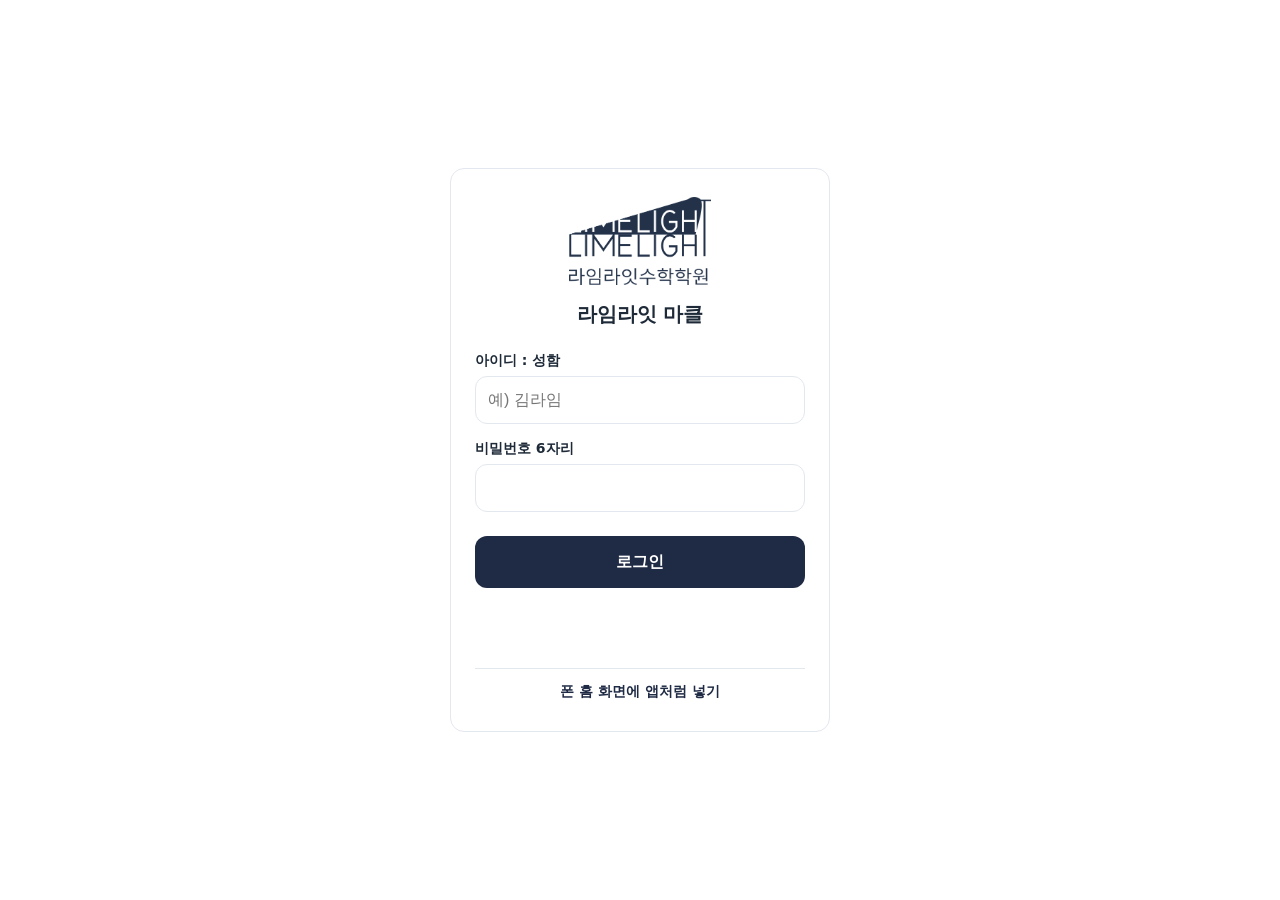
==== commit 040a129d: "로그인 껍데기 3종: 선생님 앱(ERP) 디자인 변수로 통일 (limelight 88253a2) Co-Authored-By: Claude Fable 5.1 <noreply@anth" ====
--- a/clinic/index.html
+++ b/clinic/index.html
@@ -1 +1 @@
-<!doctype html> <html lang="ko"> <head> <meta charset="utf-8"> <meta name="viewport" content="width=device-width,initial-scale=1,maximum-scale=1,viewport-fit=cover"> <meta name="robots" content="noindex,nofollow"> <meta name="theme-color" content="#1f2a44"> <title>라임라잇 마클</title> <link rel="manifest" href="manifest.webmanifest"> <link rel="icon" href="../assets/icon-clinic-192.png?v=1031"> <link rel="apple-touch-icon" href="../assets/icon-clinic-180.png?v=1031"> <style>*{box-sizing:border-box}body,html{margin:0;min-height:100%;overscroll-behavior:none}:root{--fs-cap:12px;--fs-body:14px;--fs-title:16px;--fs-head:20px;--fs-num:24px;--fw-n:400;--fw-m:500;--fw-b:700;--fw-h:800;--ink:#1e2a38;--sub:#6b7480;--line:#e4e8e5;--brand:#1f2a44;--bad:#c62828;--sp-2:8px;--sp-3:12px;--sp-4:16px;--sp-5:24px}body{background:#fff;color:#1e2a38;font-family:Pretendard,-apple-system,"Apple SD Gothic Neo","Malgun Gothic",system-ui,sans-serif;display:flex;align-items:center;justify-content:center;min-height:100vh;padding:var(--sp-5) var(--sp-4)}.box{width:100%;max-width:380px;background:#fff;border:1px solid var(--line);border-radius:18px;padding:28px var(--sp-5)}.logo{display:block;height:88px;width:auto;margin:0 auto 14px}h1{margin:0 0 var(--sp-5);text-align:center;font-size:var(--fs-head);font-weight:var(--fw-h)}label{display:block;font-weight:var(--fw-b);margin:var(--sp-4) 0 6px;font-size:var(--fs-body)}input{display:block;width:100%;height:48px;border:1px solid #d8ded9;border-radius:12px;padding:0 var(--sp-3);font-size:var(--fs-title);background:#fff;color:inherit}button{width:100%;height:52px;margin-top:22px;border:0;border-radius:12px;background:#1f2a44;color:#fff;font-size:var(--fs-title);font-weight:var(--fw-h)}button:disabled{opacity:.6}.err{margin-top:12px;color:var(--bad);font-weight:var(--fw-b);text-align:center;min-height:1em}.wait{text-align:center;color:var(--sub);font-size:var(--fs-title)}#wait{border:0;background:0 0;max-width:none}#wait .logo{height:160px;margin-bottom:22px}.howto{margin-top:var(--sp-5);border-top:1px solid var(--line);padding-top:var(--sp-3);font-size:var(--fs-body);line-height:1.55}.howto summary{cursor:pointer;font-weight:var(--fw-b);color:var(--brand);list-style:none;text-align:center}.howto summary::-webkit-details-marker{display:none}.howto div{margin-top:var(--sp-2)}.howto b{font-weight:var(--fw-h)}.howto .os{display:block;font-weight:var(--fw-h);color:var(--brand)}.sub{text-align:center;color:var(--sub);font-size:var(--fs-body);line-height:1.5;margin:-8px 0 6px}.rule{margin-top:10px;color:var(--sub);font-size:var(--fs-cap);line-height:1.5}.ok{margin-top:12px;color:var(--brand);font-weight:var(--fw-b);text-align:center;min-height:1em}.link{display:block;width:auto;height:auto;margin:14px auto 0;padding:6px 10px;background:0 0;color:var(--brand);font-size:var(--fs-body);font-weight:var(--fw-b);text-decoration:underline}.howto .tip{color:var(--sub);font-size:var(--fs-cap);margin-top:var(--sp-2)}[hidden]{display:none!important}</style> </head> <body> <div class="box" id="wait"><img class="logo" src="../assets/logo.png?v=1022" alt="라임라잇"><div class="wait">불러오는 중…</div></div> <form class="box" id="f" hidden> <img class="logo" src="../assets/logo.png?v=1022" alt="라임라잇"> <h1>라임라잇 마클</h1> <label for="n">아이디 : 성함</label><input id="n" autocomplete="username" placeholder="예) 김라임"> <label for="p" id="pl">비밀번호 6자리</label><input id="p" type="password" inputmode="numeric" maxlength="6" autocomplete="current-password"> <button id="b" type="submit">로그인</button> <div class="err" id="e"></div> <button class="link" id="q" type="button" hidden>초기 비밀번호 생성</button> <div class="ok" id="qm"></div> <details class="howto"> <summary>폰 홈 화면에 앱처럼 넣기</summary> <div><span class="os">아이폰</span>사파리로 이 주소 열기 → 아래 <b>공유</b>(□↑) → <b>홈 화면에 추가</b> → <b>추가</b></div> <div><span class="os">안드로이드</span>크롬으로 이 주소 열기 → 오른쪽 위 <b>⋮</b> → <b>홈 화면에 추가</b>(또는 <b>앱 설치</b>) → <b>추가</b></div> <div class="tip">카카오톡 안에서 열었다면 오른쪽 아래 <b>⋯</b> → <b>다른 브라우저로 열기</b>를 먼저 눌러 주세요.</div> </details> </form> <form class="box" id="c" hidden> <img class="logo" src="../assets/logo.png?v=1022" alt="라임라잇"> <h1>새 비밀번호 정하기</h1> <div class="sub"><b id="cn"></b> 선생님, 앞으로 쓸 비밀번호를 정해 주세요</div> <label for="c1">새 비밀번호 (숫자 6자리)</label><input id="c1" type="password" inputmode="numeric" maxlength="6" autocomplete="new-password"> <label for="c2">한 번 더</label><input id="c2" type="password" inputmode="numeric" maxlength="6" autocomplete="new-password"> <div class="rule">· 같은 숫자 반복(111111), 이어지는 숫자(123456·654321), 휴대폰 뒷자리가 들어간 번호는 쓸 수 없어요<br>· 다른 선생님과 겹치지 않게, 나만 아는 번호로</div> <button id="cb" type="submit">정하고 로그인</button> <div class="err" id="ce"></div> </form> <script>(()=>{const t="https://script.google.com/macros/s/AKfycbxW5BKDfh3tuWTYDIaZILVPCZwRA4Vbsk0i09XN6-eEpJgauQjHp_hn5AP7x_xM2_Ra/exec",e="https://script.google.com/macros/s/AKfycbxABpF7B_6u3s9nYMYRYyld-pVcAnuJDAaamkFjrSK9kZf4rTAIVvuNOfaEUBw9AOfR/exec",n="https://limelight-fast-hrsvpdbbmq-du.a.run.app",o=!/^\{\{/.test(e)&&(/[?&]api=test\b/.test(location.search)||"#test"===location.hash),a=!o&&!/^\{\{/.test(n)&&(/[?&]api=fast\b/.test(location.search)||"#fast"===location.hash||!/[?&]api=gas\b/.test(location.search)&&"#gas"!==location.hash),i=o?e:a?n:t,r="clinic",s="mk_token",c="ll_code_"+r+(o?"_test":a?"_fast":""),l=localStorage,d=t=>document.getElementById(t),m=t=>{try{return l.getItem(t)}catch(t){return null}},p=(t,e)=>{try{l.setItem(t,e)}catch(t){}},h=t=>{try{l.removeItem(t)}catch(t){}};p("ll_code_key_"+r,c),o||a?p("ll_api_test",i):h("ll_api_test");{const o=m("api");o&&(o===t||e&&o===e||n&&o===n)&&p("api",i)}const f=async t=>{const e=async()=>(await fetch(i,{method:"POST",redirect:"follow",headers:{"Content-Type":"text/plain;charset=utf-8"},body:JSON.stringify(t)})).json();let n=await e();if(n&&"auth"===n.error&&t.t){await new Promise(t=>setTimeout(t,2500));try{n=await e()}catch(t){}}return n},w=t=>{const e=o?String(t).replace(/<body[^>]*>/i,t=>t+'<div style="position:fixed;left:0;bottom:0;z-index:2147483647;background:#c0392b;color:#fff;font:600 12px sans-serif;padding:3px 9px;border-top-right-radius:6px;pointer-events:none">시험용 서버</div>'):t,n=()=>{document.open(),document.write(e),document.close()};"loading"===document.readyState?document.addEventListener("DOMContentLoaded",()=>setTimeout(n,0)):n()},u={login:"성함 또는 비밀번호가 맞지 않습니다",locked:"여러 번 틀려서 15분 동안 잠겼습니다",role:"조교 선생님 전용 앱입니다. 선생님은 선생님 앱으로 들어가 주세요",pw6:"숫자 6자리로 적어 주세요",pwsame:"같은 숫자만 반복할 수 없습니다",pwseq:"이어지는 숫자(123456 등)는 쓸 수 없습니다",pwphone:"휴대폰 번호 뒷자리가 들어가면 안 됩니다",pwold:"지금 비밀번호와 다르게 정해 주세요",expired:"시간이 지났습니다. 처음부터 다시 로그인해 주세요",limit:"오늘은 3번까지 받을 수 있습니다. 원장님께 알려 주세요",nophone:"등록된 휴대폰 번호가 없습니다. 원장님께 알려 주세요",send:"보내지 못했습니다. 잠시 뒤 다시 해 주세요",nohook:"아직 준비 중입니다. 원장님께 알려 주세요"},x=t=>{d("wait").hidden=!0,d("c").hidden=!0,d("f").hidden=!1,d("e").textContent=t||"",f({a:"pwinfo"}).then(t=>{d("q").hidden=!(t&&t.hookReady),t&&!1===t.oldPin&&(d("pl").textContent="비밀번호(6자리)",d("p").placeholder="",d("q").textContent="초기 비밀번호 생성")}).catch(()=>{})},g=async t=>{const e=await f({a:"code",app:r,t:t});if(!e.ok)throw new Error(e.error||"fail");return p(c,e.html),p(c+"_v",e.ver),h(c+"_stale"),e.html},b=async t=>{p(s,t.token),t.html&&(p(c,t.html),p(c+"_v",t.ver),h(c+"_stale")),t.clinic&&t.clinic.ok&&(p("mk_data",JSON.stringify(t.clinic)),p("mk_data_at",String(Date.now()))),t.boot&&t.boot.ok&&p("boot",JSON.stringify(t.boot)),w(t.html||await g(t.token))};let y=null;if(d("f").onsubmit=async t=>{t.preventDefault();const e=d("n").value.trim(),n=d("p").value.trim();if(e&&n){d("b").disabled=!0,d("b").textContent="들어가는 중…",d("e").textContent="",d("qm").textContent="";try{const t=await f({a:"login",name:e,pin:n,app:r,with:r,withCode:1,pw2:1});if(!t.ok&&"change"===t.error)return d("p").value="",void(t=>{y={name:t.name,ctok:t.ctok},d("f").hidden=!0,d("c").hidden=!1,d("cn").textContent=t.name,d("c1").value="",d("c2").value="",d("ce").textContent="",d("c1").focus()})(t);if(!t.ok)throw new Error(t.error||"fail");await b(t)}catch(t){d("e").textContent=u[t.message]||"연결하지 못했습니다. 잠시 뒤 다시 해 주세요"}finally{d("b").disabled=!1,d("b").textContent="로그인"}}else d("e").textContent="성함과 비밀번호를 적어 주세요"},d("c").onsubmit=async t=>{t.preventDefault();const e=d("c1").value.trim(),n=d("c2").value.trim();if(/^\d{6}$/.test(e))if(e===n){d("cb").disabled=!0,d("cb").textContent="저장하는 중…",d("ce").textContent="";try{const t=await f({a:"setpw",name:y.name,ctok:y.ctok,pw:e,app:r,with:r,withCode:1,pw2:1});if(!t.ok)throw new Error(t.error||"fail");await b(t)}catch(t){"expired"===t.message||"role"===t.message?x(u[t.message]):d("ce").textContent=u[t.message]||"연결하지 못했습니다. 잠시 뒤 다시 해 주세요"}finally{d("cb").disabled=!1,d("cb").textContent="정하고 로그인"}}else d("ce").textContent="두 번 적은 비밀번호가 다릅니다";else d("ce").textContent=u.pw6},d("q").onclick=async()=>{const t=d("n").value.trim();if(t){if(confirm(t+" 선생님 휴대폰으로 임시 비밀번호(30분)를 알림톡으로 보낼까요?")){d("q").disabled=!0,d("e").textContent="",d("qm").textContent="보내는 중…";try{const e=await f({a:"pwreq",name:t});if(!e.ok)throw new Error(e.error||"fail");d("qm").textContent="등록된 휴대폰으로 보냈습니다. 받은 6자리로 들어오면 새 비밀번호를 정합니다"}catch(t){d("qm").textContent="",d("e").textContent=u[t.message]||"연결하지 못했습니다. 잠시 뒤 다시 해 주세요"}d("q").disabled=!1}}else d("e").textContent="성함을 먼저 적어 주세요"},(async()=>{const t=m(s),e=m(c);if(t&&e&&!m(c+"_stale"))return w(e);if(!t)return x();try{w(await g(t))}catch(t){"auth"===t.message||"role"===t.message?(h(s),h(c),h(c+"_v"),h(c+"_stale"),x("role"===t.message?u.role:"다시 로그인해 주세요")):e?w(e):x("연결하지 못했습니다. 잠시 뒤 다시 해 주세요")}})(),"serviceWorker"in navigator)try{navigator.serviceWorker.register("sw.js")}catch(t){}})()</script> </body> </html> +<!doctype html> <html lang="ko"> <head> <meta charset="utf-8"> <meta name="viewport" content="width=device-width,initial-scale=1,maximum-scale=1,viewport-fit=cover"> <meta name="robots" content="noindex,nofollow"> <meta name="theme-color" content="#1f2a44"> <title>라임라잇 마클</title> <link rel="manifest" href="manifest.webmanifest"> <link rel="icon" href="../assets/icon-clinic-192.png?v=1031"> <link rel="apple-touch-icon" href="../assets/icon-clinic-180.png?v=1031"> <style>:root{--bg:#f5f7f6;--panel:#fff;--ink:#1e2a38;--sub:#6b7480;--line:#e3e7ee;--line-soft:#eef0f3;--soft:#f3f5f8;--hd-bg:#eef0f3;--gray-soft:#e9edf2;--nv:#1f2a44;--nv-soft:#e8ecf3;--sel:#e3e8f2;--brand:var(--nv);--brand-ink:#fff;--brand-deep:var(--nv);--navy:var(--nv);--lime-deep:var(--nv);--lime-soft:var(--sel);--ok:#1f7a4d;--ok-soft:#e3f4ea;--warn:#a15c00;--warn-soft:#fdf0d9;--bad:#c62828;--bad-soft:#fdecea;--info:#2f5f9e;--info-soft:#e7eef8;--att-o:var(--nv);--att-x:#b3261e;--att-on:#fff;--att-l-bg:#fdf1e3;--att-l:#c2610c;--att-e-bg:#efeafb;--att-e:#6a4bb3;--fs-cap:12px;--fs-body:14px;--fs-title:16px;--fs-head:20px;--fs-num:24px;--fw-n:400;--fw-m:500;--fw-b:700;--fw-h:800;--fs-h1:var(--fs-head);--fw-h1:var(--fw-h);--fs-grp:var(--fs-title);--fw-grp:var(--fw-h);--fs-th:var(--fs-body);--fw-th:var(--fw-m);--fs-td:var(--fs-body);--fw-td:var(--fw-m);--fs-chip:var(--fs-cap);--fw-chip:var(--fw-b);--fs-sub:var(--fs-cap);--fw-sub:var(--fw-m);--sp-1:4px;--sp-2:8px;--sp-3:12px;--sp-4:16px;--sp-5:24px;--sp-card:12px;--th-h:38px;--td-h:38px;--td-h-c:30px;--cell-px:12px;--card-hd-h:40px;--chip-h:22px;--m-chip-h:34px;--m-seg-h:30px;--r-sm:8px;--r-md:12px;--r-ctl:8px;--r-chip:999px;--r-card:10px;--r-btn:10px;--r-lg:14px;--r-xs:6px;--nbdg-bg:var(--bad);--nbdg-fg:#fff;--nbdg-sz:18px;--font:"Pretendard","Apple SD Gothic Neo","Malgun Gothic",sans-serif;color-scheme:light;box-sizing:border-box}*{box-sizing:border-box}body,html{margin:0;min-height:100%;overscroll-behavior:none}body{background:var(--panel);color:var(--ink);font-family:Pretendard,-apple-system,"Apple SD Gothic Neo","Malgun Gothic",system-ui,sans-serif;display:flex;align-items:center;justify-content:center;min-height:100vh;padding:var(--sp-5) var(--sp-4)}.box{width:100%;max-width:380px;background:var(--panel);border:1px solid var(--line);border-radius:var(--r-lg);padding:28px var(--sp-5)}.logo{display:block;height:88px;width:auto;margin:0 auto var(--sp-4)}h1{margin:0 0 var(--sp-5);text-align:center;font-size:var(--fs-head);font-weight:var(--fw-h)}label{display:block;font-weight:var(--fw-b);margin:var(--sp-4) 0 6px;font-size:var(--fs-body)}input{display:block;width:100%;height:48px;border:1px solid var(--line);border-radius:var(--r-md);padding:0 var(--sp-3);font-size:var(--fs-title);background:var(--panel);color:inherit}button{width:100%;height:52px;margin-top:var(--sp-5);border:0;border-radius:var(--r-md);background:var(--nv);color:var(--brand-ink);font-size:var(--fs-title);font-weight:var(--fw-h)}button:disabled{opacity:.6}.err{margin-top:var(--sp-3);color:var(--bad);font-weight:var(--fw-b);text-align:center;min-height:1em}.wait{text-align:center;color:var(--sub);font-size:var(--fs-title)}#wait{border:0;background:0 0;max-width:none}#wait .logo{height:160px;margin-bottom:var(--sp-5)}.howto{margin-top:var(--sp-5);border-top:1px solid var(--line);padding-top:var(--sp-3);font-size:var(--fs-body);line-height:1.55}.howto summary{cursor:pointer;font-weight:var(--fw-b);color:var(--brand);list-style:none;text-align:center}.howto summary::-webkit-details-marker{display:none}.howto div{margin-top:var(--sp-2)}.howto b{font-weight:var(--fw-h)}.howto .os{display:block;font-weight:var(--fw-h);color:var(--brand)}.sub{text-align:center;color:var(--sub);font-size:var(--fs-body);line-height:1.5;margin:-8px 0 var(--sp-2)}.rule{margin-top:var(--sp-3);color:var(--sub);font-size:var(--fs-cap);line-height:1.5}.ok{margin-top:var(--sp-3);color:var(--brand);font-weight:var(--fw-b);text-align:center;min-height:1em}.link{display:block;width:auto;height:auto;margin:var(--sp-4) auto 0;padding:var(--sp-2) var(--sp-3);background:0 0;color:var(--brand);font-size:var(--fs-body);font-weight:var(--fw-b);text-decoration:underline}.howto .tip{color:var(--sub);font-size:var(--fs-cap);margin-top:var(--sp-2)}[hidden]{display:none!important}</style> </head> <body> <div class="box" id="wait"><img class="logo" src="../assets/logo.png?v=1022" alt="라임라잇"><div class="wait">불러오는 중…</div></div> <form class="box" id="f" hidden> <img class="logo" src="../assets/logo.png?v=1022" alt="라임라잇"> <h1>라임라잇 마클</h1> <label for="n">아이디 : 성함</label><input id="n" autocomplete="username" placeholder="예) 김라임"> <label for="p" id="pl">비밀번호 6자리</label><input id="p" type="password" inputmode="numeric" maxlength="6" autocomplete="current-password"> <button id="b" type="submit">로그인</button> <div class="err" id="e"></div> <button class="link" id="q" type="button" hidden>초기 비밀번호 생성</button> <div class="ok" id="qm"></div> <details class="howto"> <summary>폰 홈 화면에 앱처럼 넣기</summary> <div><span class="os">아이폰</span>사파리로 이 주소 열기 → 아래 <b>공유</b>(□↑) → <b>홈 화면에 추가</b> → <b>추가</b></div> <div><span class="os">안드로이드</span>크롬으로 이 주소 열기 → 오른쪽 위 <b>⋮</b> → <b>홈 화면에 추가</b>(또는 <b>앱 설치</b>) → <b>추가</b></div> <div class="tip">카카오톡 안에서 열었다면 오른쪽 아래 <b>⋯</b> → <b>다른 브라우저로 열기</b>를 먼저 눌러 주세요.</div> </details> </form> <form class="box" id="c" hidden> <img class="logo" src="../assets/logo.png?v=1022" alt="라임라잇"> <h1>새 비밀번호 정하기</h1> <div class="sub"><b id="cn"></b> 선생님, 앞으로 쓸 비밀번호를 정해 주세요</div> <label for="c1">새 비밀번호 (숫자 6자리)</label><input id="c1" type="password" inputmode="numeric" maxlength="6" autocomplete="new-password"> <label for="c2">한 번 더</label><input id="c2" type="password" inputmode="numeric" maxlength="6" autocomplete="new-password"> <div class="rule">· 같은 숫자 반복(111111), 이어지는 숫자(123456·654321), 휴대폰 뒷자리가 들어간 번호는 쓸 수 없어요<br>· 다른 선생님과 겹치지 않게, 나만 아는 번호로</div> <button id="cb" type="submit">정하고 로그인</button> <div class="err" id="ce"></div> </form> <script>(()=>{const t="https://script.google.com/macros/s/AKfycbxW5BKDfh3tuWTYDIaZILVPCZwRA4Vbsk0i09XN6-eEpJgauQjHp_hn5AP7x_xM2_Ra/exec",e="https://script.google.com/macros/s/AKfycbxABpF7B_6u3s9nYMYRYyld-pVcAnuJDAaamkFjrSK9kZf4rTAIVvuNOfaEUBw9AOfR/exec",n="https://limelight-fast-hrsvpdbbmq-du.a.run.app",o=!/^\{\{/.test(e)&&(/[?&]api=test\b/.test(location.search)||"#test"===location.hash),a=!o&&!/^\{\{/.test(n)&&(/[?&]api=fast\b/.test(location.search)||"#fast"===location.hash||!/[?&]api=gas\b/.test(location.search)&&"#gas"!==location.hash),i=o?e:a?n:t,r="clinic",s="mk_token",c="ll_code_"+r+(o?"_test":a?"_fast":""),l=localStorage,d=t=>document.getElementById(t),m=t=>{try{return l.getItem(t)}catch(t){return null}},p=(t,e)=>{try{l.setItem(t,e)}catch(t){}},h=t=>{try{l.removeItem(t)}catch(t){}};p("ll_code_key_"+r,c),o||a?p("ll_api_test",i):h("ll_api_test");{const o=m("api");o&&(o===t||e&&o===e||n&&o===n)&&p("api",i)}const f=async t=>{const e=async()=>(await fetch(i,{method:"POST",redirect:"follow",headers:{"Content-Type":"text/plain;charset=utf-8"},body:JSON.stringify(t)})).json();let n=await e();if(n&&"auth"===n.error&&t.t){await new Promise(t=>setTimeout(t,2500));try{n=await e()}catch(t){}}return n},w=t=>{const e=o?String(t).replace(/<body[^>]*>/i,t=>t+'<div style="position:fixed;left:0;bottom:0;z-index:2147483647;background:#c0392b;color:#fff;font:600 12px sans-serif;padding:3px 9px;border-top-right-radius:6px;pointer-events:none">시험용 서버</div>'):t,n=()=>{document.open(),document.write(e),document.close()};"loading"===document.readyState?document.addEventListener("DOMContentLoaded",()=>setTimeout(n,0)):n()},u={login:"성함 또는 비밀번호가 맞지 않습니다",locked:"여러 번 틀려서 15분 동안 잠겼습니다",role:"조교 선생님 전용 앱입니다. 선생님은 선생님 앱으로 들어가 주세요",pw6:"숫자 6자리로 적어 주세요",pwsame:"같은 숫자만 반복할 수 없습니다",pwseq:"이어지는 숫자(123456 등)는 쓸 수 없습니다",pwphone:"휴대폰 번호 뒷자리가 들어가면 안 됩니다",pwold:"지금 비밀번호와 다르게 정해 주세요",expired:"시간이 지났습니다. 처음부터 다시 로그인해 주세요",limit:"오늘은 3번까지 받을 수 있습니다. 원장님께 알려 주세요",nophone:"등록된 휴대폰 번호가 없습니다. 원장님께 알려 주세요",send:"보내지 못했습니다. 잠시 뒤 다시 해 주세요",nohook:"아직 준비 중입니다. 원장님께 알려 주세요"},x=t=>{d("wait").hidden=!0,d("c").hidden=!0,d("f").hidden=!1,d("e").textContent=t||"",f({a:"pwinfo"}).then(t=>{d("q").hidden=!(t&&t.hookReady),t&&!1===t.oldPin&&(d("pl").textContent="비밀번호(6자리)",d("p").placeholder="",d("q").textContent="초기 비밀번호 생성")}).catch(()=>{})},g=async t=>{const e=await f({a:"code",app:r,t:t});if(!e.ok)throw new Error(e.error||"fail");return p(c,e.html),p(c+"_v",e.ver),h(c+"_stale"),e.html},b=async t=>{p(s,t.token),t.html&&(p(c,t.html),p(c+"_v",t.ver),h(c+"_stale")),t.clinic&&t.clinic.ok&&(p("mk_data",JSON.stringify(t.clinic)),p("mk_data_at",String(Date.now()))),t.boot&&t.boot.ok&&p("boot",JSON.stringify(t.boot)),w(t.html||await g(t.token))};let y=null;if(d("f").onsubmit=async t=>{t.preventDefault();const e=d("n").value.trim(),n=d("p").value.trim();if(e&&n){d("b").disabled=!0,d("b").textContent="들어가는 중…",d("e").textContent="",d("qm").textContent="";try{const t=await f({a:"login",name:e,pin:n,app:r,with:r,withCode:1,pw2:1});if(!t.ok&&"change"===t.error)return d("p").value="",void(t=>{y={name:t.name,ctok:t.ctok},d("f").hidden=!0,d("c").hidden=!1,d("cn").textContent=t.name,d("c1").value="",d("c2").value="",d("ce").textContent="",d("c1").focus()})(t);if(!t.ok)throw new Error(t.error||"fail");await b(t)}catch(t){d("e").textContent=u[t.message]||"연결하지 못했습니다. 잠시 뒤 다시 해 주세요"}finally{d("b").disabled=!1,d("b").textContent="로그인"}}else d("e").textContent="성함과 비밀번호를 적어 주세요"},d("c").onsubmit=async t=>{t.preventDefault();const e=d("c1").value.trim(),n=d("c2").value.trim();if(/^\d{6}$/.test(e))if(e===n){d("cb").disabled=!0,d("cb").textContent="저장하는 중…",d("ce").textContent="";try{const t=await f({a:"setpw",name:y.name,ctok:y.ctok,pw:e,app:r,with:r,withCode:1,pw2:1});if(!t.ok)throw new Error(t.error||"fail");await b(t)}catch(t){"expired"===t.message||"role"===t.message?x(u[t.message]):d("ce").textContent=u[t.message]||"연결하지 못했습니다. 잠시 뒤 다시 해 주세요"}finally{d("cb").disabled=!1,d("cb").textContent="정하고 로그인"}}else d("ce").textContent="두 번 적은 비밀번호가 다릅니다";else d("ce").textContent=u.pw6},d("q").onclick=async()=>{const t=d("n").value.trim();if(t){if(confirm(t+" 선생님 휴대폰으로 임시 비밀번호(30분)를 알림톡으로 보낼까요?")){d("q").disabled=!0,d("e").textContent="",d("qm").textContent="보내는 중…";try{const e=await f({a:"pwreq",name:t});if(!e.ok)throw new Error(e.error||"fail");d("qm").textContent="등록된 휴대폰으로 보냈습니다. 받은 6자리로 들어오면 새 비밀번호를 정합니다"}catch(t){d("qm").textContent="",d("e").textContent=u[t.message]||"연결하지 못했습니다. 잠시 뒤 다시 해 주세요"}d("q").disabled=!1}}else d("e").textContent="성함을 먼저 적어 주세요"},(async()=>{const t=m(s),e=m(c);if(t&&e&&!m(c+"_stale"))return w(e);if(!t)return x();try{w(await g(t))}catch(t){"auth"===t.message||"role"===t.message?(h(s),h(c),h(c+"_v"),h(c+"_stale"),x("role"===t.message?u.role:"다시 로그인해 주세요")):e?w(e):x("연결하지 못했습니다. 잠시 뒤 다시 해 주세요")}})(),"serviceWorker"in navigator)try{navigator.serviceWorker.register("sw.js")}catch(t){}})()</script> </body> </html> 
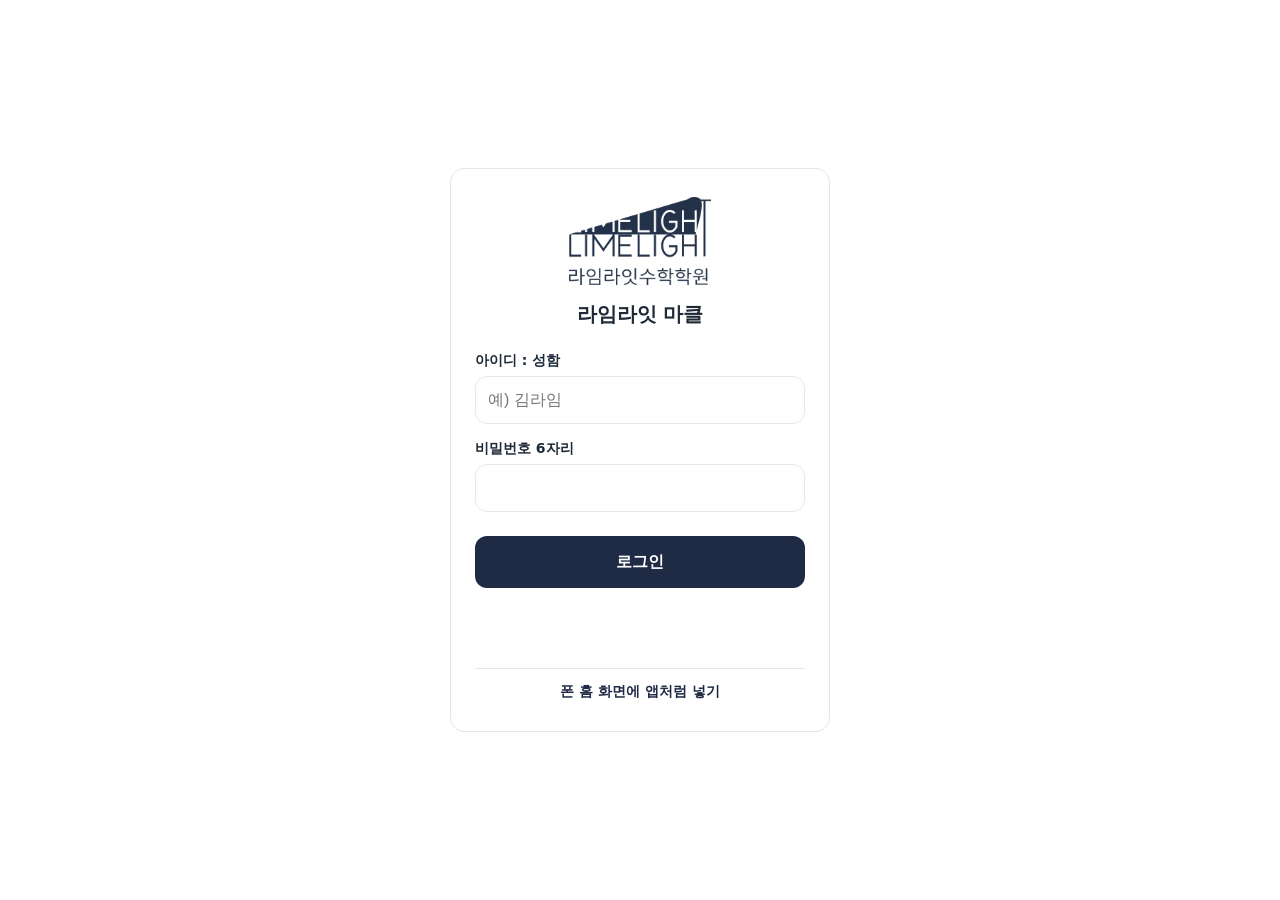
==== commit f1cc8ccc: "껍데기: 로그인 boot _sync(bootstrap 한 번) (limelight 98a7b7a) Co-Authored-By: Claude Fable 5.1 <noreply@ant" ====
--- a/clinic/index.html
+++ b/clinic/index.html
@@ -1 +1 @@
-<!doctype html> <html lang="ko"> <head> <meta charset="utf-8"> <meta name="viewport" content="width=device-width,initial-scale=1,maximum-scale=1,viewport-fit=cover"> <meta name="robots" content="noindex,nofollow"> <meta name="theme-color" content="#1f2a44"> <title>라임라잇 마클</title> <link rel="manifest" href="manifest.webmanifest"> <link rel="icon" href="../assets/icon-clinic-192.png?v=1031"> <link rel="apple-touch-icon" href="../assets/icon-clinic-180.png?v=1031"> <style>:root{--bg:#f5f7f6;--panel:#fff;--ink:#1e2a38;--sub:#6b7480;--line:#e3e7ee;--line-soft:#eef0f3;--soft:#f3f5f8;--hd-bg:#eef0f3;--gray-soft:#e9edf2;--nv:#1f2a44;--nv-soft:#e8ecf3;--sel:#e3e8f2;--brand:var(--nv);--brand-ink:#fff;--brand-deep:var(--nv);--navy:var(--nv);--lime-deep:var(--nv);--lime-soft:var(--sel);--ok:#1f7a4d;--ok-soft:#e3f4ea;--warn:#a15c00;--warn-soft:#fdf0d9;--bad:#c62828;--bad-soft:#fdecea;--info:#2f5f9e;--info-soft:#e7eef8;--att-o:var(--nv);--att-x:#b3261e;--att-on:#fff;--att-l-bg:#fdf1e3;--att-l:#c2610c;--att-e-bg:#efeafb;--att-e:#6a4bb3;--fs-cap:12px;--fs-body:14px;--fs-title:16px;--fs-head:20px;--fs-num:24px;--fw-n:400;--fw-m:500;--fw-b:700;--fw-h:800;--fs-h1:var(--fs-head);--fw-h1:var(--fw-h);--fs-grp:var(--fs-title);--fw-grp:var(--fw-h);--fs-th:var(--fs-body);--fw-th:var(--fw-m);--fs-td:var(--fs-body);--fw-td:var(--fw-m);--fs-chip:var(--fs-cap);--fw-chip:var(--fw-b);--fs-sub:var(--fs-cap);--fw-sub:var(--fw-m);--sp-1:4px;--sp-2:8px;--sp-3:12px;--sp-4:16px;--sp-5:24px;--sp-card:12px;--th-h:38px;--td-h:38px;--td-h-c:30px;--cell-px:12px;--card-hd-h:40px;--chip-h:22px;--m-chip-h:34px;--m-seg-h:30px;--r-sm:8px;--r-md:12px;--r-ctl:8px;--r-chip:999px;--r-card:10px;--r-btn:10px;--r-lg:14px;--r-xs:6px;--nbdg-bg:var(--bad);--nbdg-fg:#fff;--nbdg-sz:18px;--font:"Pretendard","Apple SD Gothic Neo","Malgun Gothic",sans-serif;color-scheme:light;box-sizing:border-box}*{box-sizing:border-box}body,html{margin:0;min-height:100%;overscroll-behavior:none}body{background:var(--panel);color:var(--ink);font-family:Pretendard,-apple-system,"Apple SD Gothic Neo","Malgun Gothic",system-ui,sans-serif;display:flex;align-items:center;justify-content:center;min-height:100vh;padding:var(--sp-5) var(--sp-4)}.box{width:100%;max-width:380px;background:var(--panel);border:1px solid var(--line);border-radius:var(--r-lg);padding:28px var(--sp-5)}.logo{display:block;height:88px;width:auto;margin:0 auto var(--sp-4)}h1{margin:0 0 var(--sp-5);text-align:center;font-size:var(--fs-head);font-weight:var(--fw-h)}label{display:block;font-weight:var(--fw-b);margin:var(--sp-4) 0 6px;font-size:var(--fs-body)}input{display:block;width:100%;height:48px;border:1px solid var(--line);border-radius:var(--r-md);padding:0 var(--sp-3);font-size:var(--fs-title);background:var(--panel);color:inherit}button{width:100%;height:52px;margin-top:var(--sp-5);border:0;border-radius:var(--r-md);background:var(--nv);color:var(--brand-ink);font-size:var(--fs-title);font-weight:var(--fw-h)}button:disabled{opacity:.6}.err{margin-top:var(--sp-3);color:var(--bad);font-weight:var(--fw-b);text-align:center;min-height:1em}.wait{text-align:center;color:var(--sub);font-size:var(--fs-title)}#wait{border:0;background:0 0;max-width:none}#wait .logo{height:160px;margin-bottom:var(--sp-5)}.howto{margin-top:var(--sp-5);border-top:1px solid var(--line);padding-top:var(--sp-3);font-size:var(--fs-body);line-height:1.55}.howto summary{cursor:pointer;font-weight:var(--fw-b);color:var(--brand);list-style:none;text-align:center}.howto summary::-webkit-details-marker{display:none}.howto div{margin-top:var(--sp-2)}.howto b{font-weight:var(--fw-h)}.howto .os{display:block;font-weight:var(--fw-h);color:var(--brand)}.sub{text-align:center;color:var(--sub);font-size:var(--fs-body);line-height:1.5;margin:-8px 0 var(--sp-2)}.rule{margin-top:var(--sp-3);color:var(--sub);font-size:var(--fs-cap);line-height:1.5}.ok{margin-top:var(--sp-3);color:var(--brand);font-weight:var(--fw-b);text-align:center;min-height:1em}.link{display:block;width:auto;height:auto;margin:var(--sp-4) auto 0;padding:var(--sp-2) var(--sp-3);background:0 0;color:var(--brand);font-size:var(--fs-body);font-weight:var(--fw-b);text-decoration:underline}.howto .tip{color:var(--sub);font-size:var(--fs-cap);margin-top:var(--sp-2)}[hidden]{display:none!important}</style> </head> <body> <div class="box" id="wait"><img class="logo" src="../assets/logo.png?v=1022" alt="라임라잇"><div class="wait">불러오는 중…</div></div> <form class="box" id="f" hidden> <img class="logo" src="../assets/logo.png?v=1022" alt="라임라잇"> <h1>라임라잇 마클</h1> <label for="n">아이디 : 성함</label><input id="n" autocomplete="username" placeholder="예) 김라임"> <label for="p" id="pl">비밀번호 6자리</label><input id="p" type="password" inputmode="numeric" maxlength="6" autocomplete="current-password"> <button id="b" type="submit">로그인</button> <div class="err" id="e"></div> <button class="link" id="q" type="button" hidden>초기 비밀번호 생성</button> <div class="ok" id="qm"></div> <details class="howto"> <summary>폰 홈 화면에 앱처럼 넣기</summary> <div><span class="os">아이폰</span>사파리로 이 주소 열기 → 아래 <b>공유</b>(□↑) → <b>홈 화면에 추가</b> → <b>추가</b></div> <div><span class="os">안드로이드</span>크롬으로 이 주소 열기 → 오른쪽 위 <b>⋮</b> → <b>홈 화면에 추가</b>(또는 <b>앱 설치</b>) → <b>추가</b></div> <div class="tip">카카오톡 안에서 열었다면 오른쪽 아래 <b>⋯</b> → <b>다른 브라우저로 열기</b>를 먼저 눌러 주세요.</div> </details> </form> <form class="box" id="c" hidden> <img class="logo" src="../assets/logo.png?v=1022" alt="라임라잇"> <h1>새 비밀번호 정하기</h1> <div class="sub"><b id="cn"></b> 선생님, 앞으로 쓸 비밀번호를 정해 주세요</div> <label for="c1">새 비밀번호 (숫자 6자리)</label><input id="c1" type="password" inputmode="numeric" maxlength="6" autocomplete="new-password"> <label for="c2">한 번 더</label><input id="c2" type="password" inputmode="numeric" maxlength="6" autocomplete="new-password"> <div class="rule">· 같은 숫자 반복(111111), 이어지는 숫자(123456·654321), 휴대폰 뒷자리가 들어간 번호는 쓸 수 없어요<br>· 다른 선생님과 겹치지 않게, 나만 아는 번호로</div> <button id="cb" type="submit">정하고 로그인</button> <div class="err" id="ce"></div> </form> <script>(()=>{const t="https://script.google.com/macros/s/AKfycbxW5BKDfh3tuWTYDIaZILVPCZwRA4Vbsk0i09XN6-eEpJgauQjHp_hn5AP7x_xM2_Ra/exec",e="https://script.google.com/macros/s/AKfycbxABpF7B_6u3s9nYMYRYyld-pVcAnuJDAaamkFjrSK9kZf4rTAIVvuNOfaEUBw9AOfR/exec",n="https://limelight-fast-hrsvpdbbmq-du.a.run.app",o=!/^\{\{/.test(e)&&(/[?&]api=test\b/.test(location.search)||"#test"===location.hash),a=!o&&!/^\{\{/.test(n)&&(/[?&]api=fast\b/.test(location.search)||"#fast"===location.hash||!/[?&]api=gas\b/.test(location.search)&&"#gas"!==location.hash),i=o?e:a?n:t,r="clinic",s="mk_token",c="ll_code_"+r+(o?"_test":a?"_fast":""),l=localStorage,d=t=>document.getElementById(t),m=t=>{try{return l.getItem(t)}catch(t){return null}},p=(t,e)=>{try{l.setItem(t,e)}catch(t){}},h=t=>{try{l.removeItem(t)}catch(t){}};p("ll_code_key_"+r,c),o||a?p("ll_api_test",i):h("ll_api_test");{const o=m("api");o&&(o===t||e&&o===e||n&&o===n)&&p("api",i)}const f=async t=>{const e=async()=>(await fetch(i,{method:"POST",redirect:"follow",headers:{"Content-Type":"text/plain;charset=utf-8"},body:JSON.stringify(t)})).json();let n=await e();if(n&&"auth"===n.error&&t.t){await new Promise(t=>setTimeout(t,2500));try{n=await e()}catch(t){}}return n},w=t=>{const e=o?String(t).replace(/<body[^>]*>/i,t=>t+'<div style="position:fixed;left:0;bottom:0;z-index:2147483647;background:#c0392b;color:#fff;font:600 12px sans-serif;padding:3px 9px;border-top-right-radius:6px;pointer-events:none">시험용 서버</div>'):t,n=()=>{document.open(),document.write(e),document.close()};"loading"===document.readyState?document.addEventListener("DOMContentLoaded",()=>setTimeout(n,0)):n()},u={login:"성함 또는 비밀번호가 맞지 않습니다",locked:"여러 번 틀려서 15분 동안 잠겼습니다",role:"조교 선생님 전용 앱입니다. 선생님은 선생님 앱으로 들어가 주세요",pw6:"숫자 6자리로 적어 주세요",pwsame:"같은 숫자만 반복할 수 없습니다",pwseq:"이어지는 숫자(123456 등)는 쓸 수 없습니다",pwphone:"휴대폰 번호 뒷자리가 들어가면 안 됩니다",pwold:"지금 비밀번호와 다르게 정해 주세요",expired:"시간이 지났습니다. 처음부터 다시 로그인해 주세요",limit:"오늘은 3번까지 받을 수 있습니다. 원장님께 알려 주세요",nophone:"등록된 휴대폰 번호가 없습니다. 원장님께 알려 주세요",send:"보내지 못했습니다. 잠시 뒤 다시 해 주세요",nohook:"아직 준비 중입니다. 원장님께 알려 주세요"},x=t=>{d("wait").hidden=!0,d("c").hidden=!0,d("f").hidden=!1,d("e").textContent=t||"",f({a:"pwinfo"}).then(t=>{d("q").hidden=!(t&&t.hookReady),t&&!1===t.oldPin&&(d("pl").textContent="비밀번호(6자리)",d("p").placeholder="",d("q").textContent="초기 비밀번호 생성")}).catch(()=>{})},g=async t=>{const e=await f({a:"code",app:r,t:t});if(!e.ok)throw new Error(e.error||"fail");return p(c,e.html),p(c+"_v",e.ver),h(c+"_stale"),e.html},b=async t=>{p(s,t.token),t.html&&(p(c,t.html),p(c+"_v",t.ver),h(c+"_stale")),t.clinic&&t.clinic.ok&&(p("mk_data",JSON.stringify(t.clinic)),p("mk_data_at",String(Date.now()))),t.boot&&t.boot.ok&&p("boot",JSON.stringify(t.boot)),w(t.html||await g(t.token))};let y=null;if(d("f").onsubmit=async t=>{t.preventDefault();const e=d("n").value.trim(),n=d("p").value.trim();if(e&&n){d("b").disabled=!0,d("b").textContent="들어가는 중…",d("e").textContent="",d("qm").textContent="";try{const t=await f({a:"login",name:e,pin:n,app:r,with:r,withCode:1,pw2:1});if(!t.ok&&"change"===t.error)return d("p").value="",void(t=>{y={name:t.name,ctok:t.ctok},d("f").hidden=!0,d("c").hidden=!1,d("cn").textContent=t.name,d("c1").value="",d("c2").value="",d("ce").textContent="",d("c1").focus()})(t);if(!t.ok)throw new Error(t.error||"fail");await b(t)}catch(t){d("e").textContent=u[t.message]||"연결하지 못했습니다. 잠시 뒤 다시 해 주세요"}finally{d("b").disabled=!1,d("b").textContent="로그인"}}else d("e").textContent="성함과 비밀번호를 적어 주세요"},d("c").onsubmit=async t=>{t.preventDefault();const e=d("c1").value.trim(),n=d("c2").value.trim();if(/^\d{6}$/.test(e))if(e===n){d("cb").disabled=!0,d("cb").textContent="저장하는 중…",d("ce").textContent="";try{const t=await f({a:"setpw",name:y.name,ctok:y.ctok,pw:e,app:r,with:r,withCode:1,pw2:1});if(!t.ok)throw new Error(t.error||"fail");await b(t)}catch(t){"expired"===t.message||"role"===t.message?x(u[t.message]):d("ce").textContent=u[t.message]||"연결하지 못했습니다. 잠시 뒤 다시 해 주세요"}finally{d("cb").disabled=!1,d("cb").textContent="정하고 로그인"}}else d("ce").textContent="두 번 적은 비밀번호가 다릅니다";else d("ce").textContent=u.pw6},d("q").onclick=async()=>{const t=d("n").value.trim();if(t){if(confirm(t+" 선생님 휴대폰으로 임시 비밀번호(30분)를 알림톡으로 보낼까요?")){d("q").disabled=!0,d("e").textContent="",d("qm").textContent="보내는 중…";try{const e=await f({a:"pwreq",name:t});if(!e.ok)throw new Error(e.error||"fail");d("qm").textContent="등록된 휴대폰으로 보냈습니다. 받은 6자리로 들어오면 새 비밀번호를 정합니다"}catch(t){d("qm").textContent="",d("e").textContent=u[t.message]||"연결하지 못했습니다. 잠시 뒤 다시 해 주세요"}d("q").disabled=!1}}else d("e").textContent="성함을 먼저 적어 주세요"},(async()=>{const t=m(s),e=m(c);if(t&&e&&!m(c+"_stale"))return w(e);if(!t)return x();try{w(await g(t))}catch(t){"auth"===t.message||"role"===t.message?(h(s),h(c),h(c+"_v"),h(c+"_stale"),x("role"===t.message?u.role:"다시 로그인해 주세요")):e?w(e):x("연결하지 못했습니다. 잠시 뒤 다시 해 주세요")}})(),"serviceWorker"in navigator)try{navigator.serviceWorker.register("sw.js")}catch(t){}})()</script> </body> </html> +<!doctype html> <html lang="ko"> <head> <meta charset="utf-8"> <meta name="viewport" content="width=device-width,initial-scale=1,maximum-scale=1,viewport-fit=cover"> <meta name="robots" content="noindex,nofollow"> <meta name="theme-color" content="#1f2a44"> <title>라임라잇 마클</title> <link rel="manifest" href="manifest.webmanifest"> <link rel="icon" href="../assets/icon-clinic-192.png?v=1031"> <link rel="apple-touch-icon" href="../assets/icon-clinic-180.png?v=1031"> <style>:root{--bg:#f5f7f6;--panel:#fff;--ink:#1e2a38;--sub:#6b7480;--line:#e3e7ee;--line-soft:#eef0f3;--soft:#f3f5f8;--hd-bg:#eef0f3;--gray-soft:#e9edf2;--nv:#1f2a44;--nv-soft:#e8ecf3;--sel:#e3e8f2;--brand:var(--nv);--brand-ink:#fff;--brand-deep:var(--nv);--navy:var(--nv);--lime-deep:var(--nv);--lime-soft:var(--sel);--ok:#1f7a4d;--ok-soft:#e3f4ea;--warn:#a15c00;--warn-soft:#fdf0d9;--bad:#c62828;--bad-soft:#fdecea;--info:#2f5f9e;--info-soft:#e7eef8;--att-o:var(--nv);--att-x:#b3261e;--att-on:#fff;--att-l-bg:#fdf1e3;--att-l:#c2610c;--att-e-bg:#efeafb;--att-e:#6a4bb3;--fs-cap:12px;--fs-body:14px;--fs-title:16px;--fs-head:20px;--fs-num:24px;--fw-n:400;--fw-m:500;--fw-b:700;--fw-h:800;--fs-h1:var(--fs-head);--fw-h1:var(--fw-h);--fs-grp:var(--fs-title);--fw-grp:var(--fw-h);--fs-th:var(--fs-body);--fw-th:var(--fw-m);--fs-td:var(--fs-body);--fw-td:var(--fw-m);--fs-chip:var(--fs-cap);--fw-chip:var(--fw-b);--fs-sub:var(--fs-cap);--fw-sub:var(--fw-m);--sp-1:4px;--sp-2:8px;--sp-3:12px;--sp-4:16px;--sp-5:24px;--sp-card:12px;--th-h:38px;--td-h:38px;--td-h-c:30px;--cell-px:12px;--card-hd-h:40px;--chip-h:22px;--m-chip-h:34px;--m-seg-h:30px;--r-sm:8px;--r-md:12px;--r-ctl:8px;--r-chip:999px;--r-card:10px;--r-btn:10px;--r-lg:14px;--r-xs:6px;--nbdg-bg:var(--bad);--nbdg-fg:#fff;--nbdg-sz:18px;--font:"Pretendard","Apple SD Gothic Neo","Malgun Gothic",sans-serif;color-scheme:light;box-sizing:border-box}*{box-sizing:border-box}body,html{margin:0;min-height:100%;overscroll-behavior:none}body{background:var(--panel);color:var(--ink);font-family:Pretendard,-apple-system,"Apple SD Gothic Neo","Malgun Gothic",system-ui,sans-serif;display:flex;align-items:center;justify-content:center;min-height:100vh;padding:var(--sp-5) var(--sp-4)}.box{width:100%;max-width:380px;background:var(--panel);border:1px solid var(--line);border-radius:var(--r-lg);padding:28px var(--sp-5)}.logo{display:block;height:88px;width:auto;margin:0 auto var(--sp-4)}h1{margin:0 0 var(--sp-5);text-align:center;font-size:var(--fs-head);font-weight:var(--fw-h)}label{display:block;font-weight:var(--fw-b);margin:var(--sp-4) 0 6px;font-size:var(--fs-body)}input{display:block;width:100%;height:48px;border:1px solid var(--line);border-radius:var(--r-md);padding:0 var(--sp-3);font-size:var(--fs-title);background:var(--panel);color:inherit}button{width:100%;height:52px;margin-top:var(--sp-5);border:0;border-radius:var(--r-md);background:var(--nv);color:var(--brand-ink);font-size:var(--fs-title);font-weight:var(--fw-h)}button:disabled{opacity:.6}.err{margin-top:var(--sp-3);color:var(--bad);font-weight:var(--fw-b);text-align:center;min-height:1em}.wait{text-align:center;color:var(--sub);font-size:var(--fs-title)}#wait{border:0;background:0 0;max-width:none}#wait .logo{height:160px;margin-bottom:var(--sp-5)}.howto{margin-top:var(--sp-5);border-top:1px solid var(--line);padding-top:var(--sp-3);font-size:var(--fs-body);line-height:1.55}.howto summary{cursor:pointer;font-weight:var(--fw-b);color:var(--brand);list-style:none;text-align:center}.howto summary::-webkit-details-marker{display:none}.howto div{margin-top:var(--sp-2)}.howto b{font-weight:var(--fw-h)}.howto .os{display:block;font-weight:var(--fw-h);color:var(--brand)}.sub{text-align:center;color:var(--sub);font-size:var(--fs-body);line-height:1.5;margin:-8px 0 var(--sp-2)}.rule{margin-top:var(--sp-3);color:var(--sub);font-size:var(--fs-cap);line-height:1.5}.ok{margin-top:var(--sp-3);color:var(--brand);font-weight:var(--fw-b);text-align:center;min-height:1em}.link{display:block;width:auto;height:auto;margin:var(--sp-4) auto 0;padding:var(--sp-2) var(--sp-3);background:0 0;color:var(--brand);font-size:var(--fs-body);font-weight:var(--fw-b);text-decoration:underline}.howto .tip{color:var(--sub);font-size:var(--fs-cap);margin-top:var(--sp-2)}[hidden]{display:none!important}</style> </head> <body> <div class="box" id="wait"><img class="logo" src="../assets/logo.png?v=1022" alt="라임라잇"><div class="wait">불러오는 중…</div></div> <form class="box" id="f" hidden> <img class="logo" src="../assets/logo.png?v=1022" alt="라임라잇"> <h1>라임라잇 마클</h1> <label for="n">아이디 : 성함</label><input id="n" autocomplete="username" placeholder="예) 김라임"> <label for="p" id="pl">비밀번호 6자리</label><input id="p" type="password" inputmode="numeric" maxlength="6" autocomplete="current-password"> <button id="b" type="submit">로그인</button> <div class="err" id="e"></div> <button class="link" id="q" type="button" hidden>초기 비밀번호 생성</button> <div class="ok" id="qm"></div> <details class="howto"> <summary>폰 홈 화면에 앱처럼 넣기</summary> <div><span class="os">아이폰</span>사파리로 이 주소 열기 → 아래 <b>공유</b>(□↑) → <b>홈 화면에 추가</b> → <b>추가</b></div> <div><span class="os">안드로이드</span>크롬으로 이 주소 열기 → 오른쪽 위 <b>⋮</b> → <b>홈 화면에 추가</b>(또는 <b>앱 설치</b>) → <b>추가</b></div> <div class="tip">카카오톡 안에서 열었다면 오른쪽 아래 <b>⋯</b> → <b>다른 브라우저로 열기</b>를 먼저 눌러 주세요.</div> </details> </form> <form class="box" id="c" hidden> <img class="logo" src="../assets/logo.png?v=1022" alt="라임라잇"> <h1>새 비밀번호 정하기</h1> <div class="sub"><b id="cn"></b> 선생님, 앞으로 쓸 비밀번호를 정해 주세요</div> <label for="c1">새 비밀번호 (숫자 6자리)</label><input id="c1" type="password" inputmode="numeric" maxlength="6" autocomplete="new-password"> <label for="c2">한 번 더</label><input id="c2" type="password" inputmode="numeric" maxlength="6" autocomplete="new-password"> <div class="rule">· 같은 숫자 반복(111111), 이어지는 숫자(123456·654321), 휴대폰 뒷자리가 들어간 번호는 쓸 수 없어요<br>· 다른 선생님과 겹치지 않게, 나만 아는 번호로</div> <button id="cb" type="submit">정하고 로그인</button> <div class="err" id="ce"></div> </form> <script>(()=>{const t="https://script.google.com/macros/s/AKfycbxW5BKDfh3tuWTYDIaZILVPCZwRA4Vbsk0i09XN6-eEpJgauQjHp_hn5AP7x_xM2_Ra/exec",e="https://script.google.com/macros/s/AKfycbxABpF7B_6u3s9nYMYRYyld-pVcAnuJDAaamkFjrSK9kZf4rTAIVvuNOfaEUBw9AOfR/exec",n="https://limelight-fast-hrsvpdbbmq-du.a.run.app",o=!/^\{\{/.test(e)&&(/[?&]api=test\b/.test(location.search)||"#test"===location.hash),a=!o&&!/^\{\{/.test(n)&&(/[?&]api=fast\b/.test(location.search)||"#fast"===location.hash||!/[?&]api=gas\b/.test(location.search)&&"#gas"!==location.hash),i=o?e:a?n:t,s="clinic",r="mk_token",c="ll_code_"+s+(o?"_test":a?"_fast":""),l=localStorage,d=t=>document.getElementById(t),m=t=>{try{return l.getItem(t)}catch(t){return null}},p=(t,e)=>{try{l.setItem(t,e)}catch(t){}},h=t=>{try{l.removeItem(t)}catch(t){}};p("ll_code_key_"+s,c),o||a?p("ll_api_test",i):h("ll_api_test");{const o=m("api");o&&(o===t||e&&o===e||n&&o===n)&&p("api",i)}const f=async t=>{const e=async()=>(await fetch(i,{method:"POST",redirect:"follow",headers:{"Content-Type":"text/plain;charset=utf-8"},body:JSON.stringify(t)})).json();let n=await e();if(n&&"auth"===n.error&&t.t){await new Promise(t=>setTimeout(t,2500));try{n=await e()}catch(t){}}return n},w=t=>{const e=o?String(t).replace(/<body[^>]*>/i,t=>t+'<div style="position:fixed;left:0;bottom:0;z-index:2147483647;background:#c0392b;color:#fff;font:600 12px sans-serif;padding:3px 9px;border-top-right-radius:6px;pointer-events:none">시험용 서버</div>'):t,n=()=>{document.open(),document.write(e),document.close()};"loading"===document.readyState?document.addEventListener("DOMContentLoaded",()=>setTimeout(n,0)):n()},u={login:"성함 또는 비밀번호가 맞지 않습니다",locked:"여러 번 틀려서 15분 동안 잠겼습니다",role:"조교 선생님 전용 앱입니다. 선생님은 선생님 앱으로 들어가 주세요",pw6:"숫자 6자리로 적어 주세요",pwsame:"같은 숫자만 반복할 수 없습니다",pwseq:"이어지는 숫자(123456 등)는 쓸 수 없습니다",pwphone:"휴대폰 번호 뒷자리가 들어가면 안 됩니다",pwold:"지금 비밀번호와 다르게 정해 주세요",expired:"시간이 지났습니다. 처음부터 다시 로그인해 주세요",limit:"오늘은 3번까지 받을 수 있습니다. 원장님께 알려 주세요",nophone:"등록된 휴대폰 번호가 없습니다. 원장님께 알려 주세요",send:"보내지 못했습니다. 잠시 뒤 다시 해 주세요",nohook:"아직 준비 중입니다. 원장님께 알려 주세요"},x=t=>{d("wait").hidden=!0,d("c").hidden=!0,d("f").hidden=!1,d("e").textContent=t||"",f({a:"pwinfo"}).then(t=>{d("q").hidden=!(t&&t.hookReady),t&&!1===t.oldPin&&(d("pl").textContent="비밀번호(6자리)",d("p").placeholder="",d("q").textContent="초기 비밀번호 생성")}).catch(()=>{})},g=async t=>{const e=await f({a:"code",app:s,t:t});if(!e.ok)throw new Error(e.error||"fail");return p(c,e.html),p(c+"_v",e.ver),h(c+"_stale"),e.html},y=async t=>{if(p(r,t.token),t.html&&(p(c,t.html),p(c+"_v",t.ver),h(c+"_stale")),t.clinic&&t.clinic.ok&&(p("mk_data",JSON.stringify(t.clinic)),p("mk_data_at",String(Date.now()))),t.boot&&t.boot.ok){t.boot._sync=Date.now(),p("boot",JSON.stringify(t.boot));try{sessionStorage.setItem("verBoot","1")}catch(t){}}w(t.html||await g(t.token))};let b=null;if(d("f").onsubmit=async t=>{t.preventDefault();const e=d("n").value.trim(),n=d("p").value.trim();if(e&&n){d("b").disabled=!0,d("b").textContent="들어가는 중…",d("e").textContent="",d("qm").textContent="";try{const t=await f({a:"login",name:e,pin:n,app:s,with:s,withCode:1,pw2:1});if(!t.ok&&"change"===t.error)return d("p").value="",void(t=>{b={name:t.name,ctok:t.ctok},d("f").hidden=!0,d("c").hidden=!1,d("cn").textContent=t.name,d("c1").value="",d("c2").value="",d("ce").textContent="",d("c1").focus()})(t);if(!t.ok)throw new Error(t.error||"fail");await y(t)}catch(t){d("e").textContent=u[t.message]||"연결하지 못했습니다. 잠시 뒤 다시 해 주세요"}finally{const t=d("b");t&&(t.disabled=!1,t.textContent="로그인")}}else d("e").textContent="성함과 비밀번호를 적어 주세요"},d("c").onsubmit=async t=>{t.preventDefault();const e=d("c1").value.trim(),n=d("c2").value.trim();if(/^\d{6}$/.test(e))if(e===n){d("cb").disabled=!0,d("cb").textContent="저장하는 중…",d("ce").textContent="";try{const t=await f({a:"setpw",name:b.name,ctok:b.ctok,pw:e,app:s,with:s,withCode:1,pw2:1});if(!t.ok)throw new Error(t.error||"fail");await y(t)}catch(t){"expired"===t.message||"role"===t.message?x(u[t.message]):d("ce").textContent=u[t.message]||"연결하지 못했습니다. 잠시 뒤 다시 해 주세요"}finally{const t=d("cb");t&&(t.disabled=!1,t.textContent="정하고 로그인")}}else d("ce").textContent="두 번 적은 비밀번호가 다릅니다";else d("ce").textContent=u.pw6},d("q").onclick=async()=>{const t=d("n").value.trim();if(t){if(confirm(t+" 선생님 휴대폰으로 임시 비밀번호(30분)를 알림톡으로 보낼까요?")){d("q").disabled=!0,d("e").textContent="",d("qm").textContent="보내는 중…";try{const e=await f({a:"pwreq",name:t});if(!e.ok)throw new Error(e.error||"fail");d("qm").textContent="등록된 휴대폰으로 보냈습니다. 받은 6자리로 들어오면 새 비밀번호를 정합니다"}catch(t){d("qm").textContent="",d("e").textContent=u[t.message]||"연결하지 못했습니다. 잠시 뒤 다시 해 주세요"}d("q").disabled=!1}}else d("e").textContent="성함을 먼저 적어 주세요"},(async()=>{const t=m(r),e=m(c);if(t&&e&&!m(c+"_stale"))return w(e);if(!t)return x();try{w(await g(t))}catch(t){"auth"===t.message||"role"===t.message?(h(r),h(c),h(c+"_v"),h(c+"_stale"),x("role"===t.message?u.role:"다시 로그인해 주세요")):e?w(e):x("연결하지 못했습니다. 잠시 뒤 다시 해 주세요")}})(),"serviceWorker"in navigator)try{navigator.serviceWorker.register("sw.js")}catch(t){}})()</script> </body> </html> 
